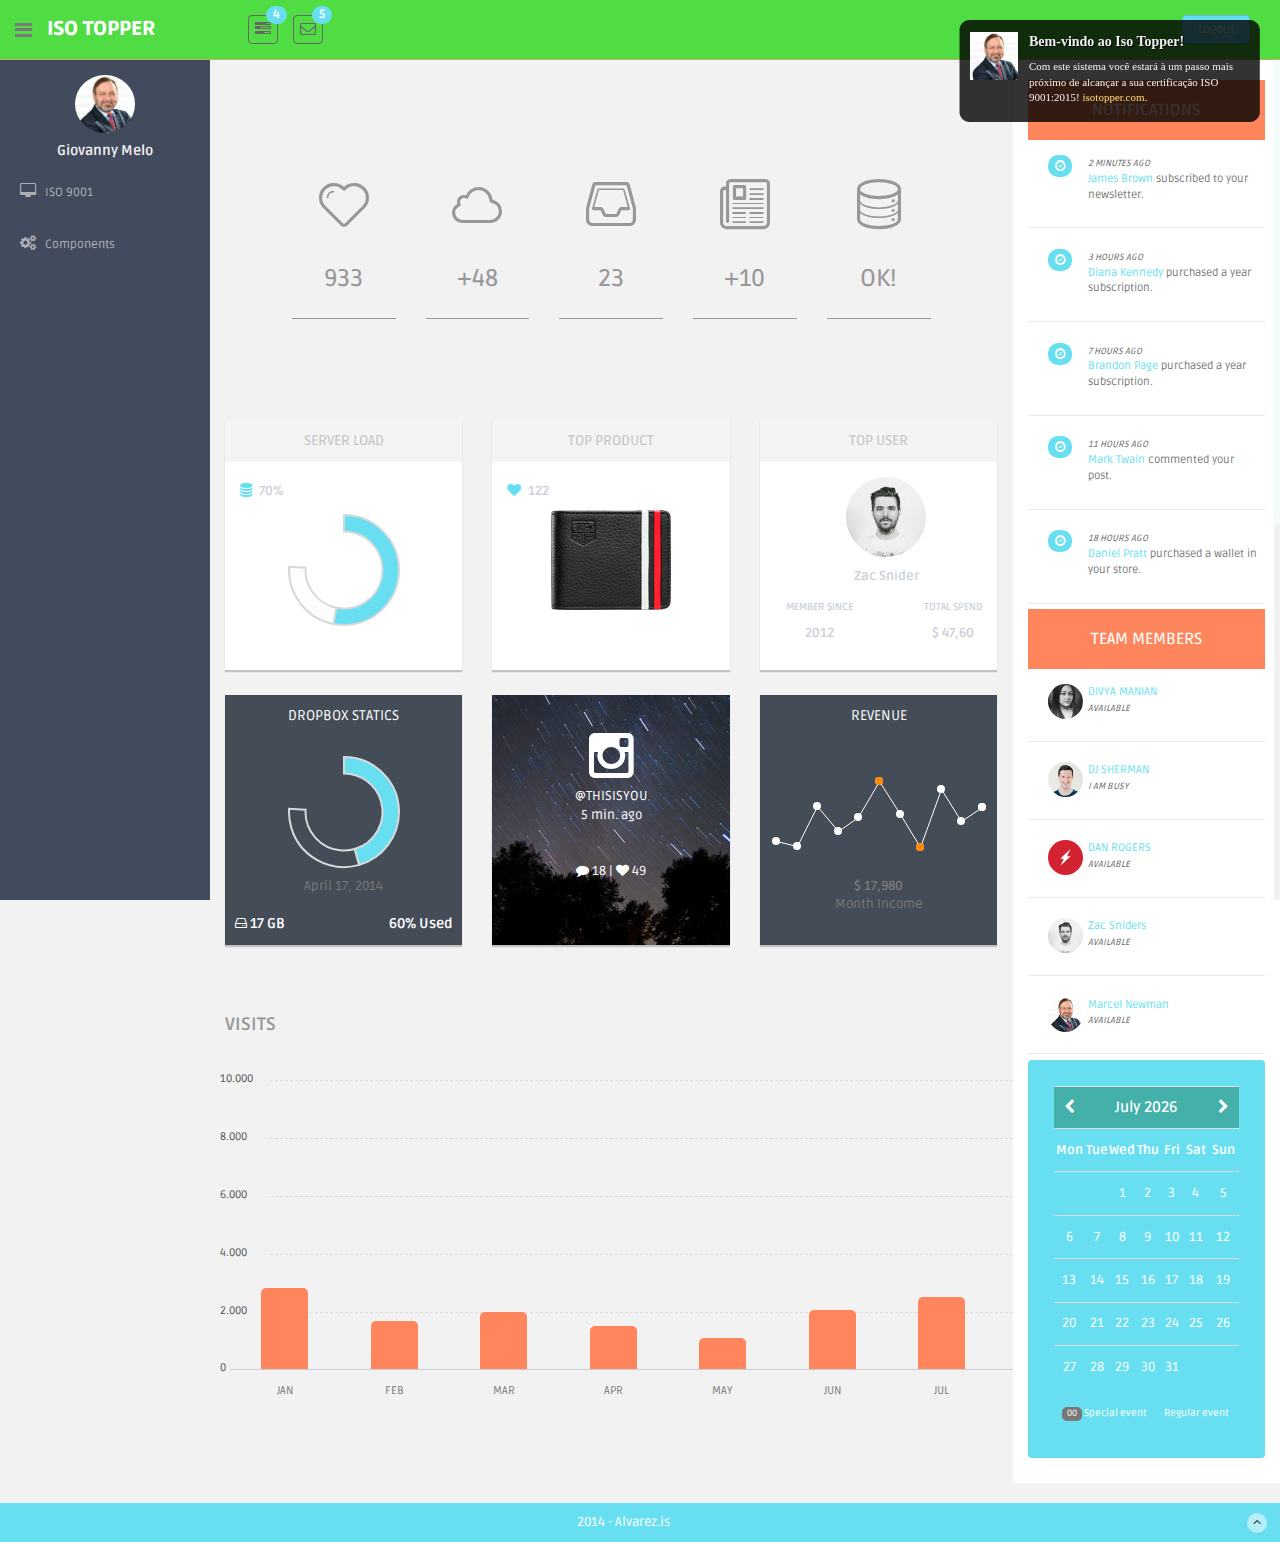
==== dashboard_isotopper/index.html @ 511cdfd1 "1.0" ====
<!DOCTYPE html>
<html lang="en">
  <head>
    <meta charset="utf-8">
    <meta name="viewport" content="width=device-width, initial-scale=1.0">
    <meta name="description" content="">
    <meta name="author" content="Dashboard">
    <meta name="keyword" content="Dashboard, Bootstrap, Admin, Template, Theme, Responsive, Fluid, Retina">

    <title>ISO TOPPER - Sistema de Certificação Automático</title>

    <!-- Bootstrap core CSS -->
    <link href="assets/css/bootstrap.css" rel="stylesheet">
    <!--external css-->
    <link href="assets/font-awesome/css/font-awesome.css" rel="stylesheet" />
    <link rel="stylesheet" type="text/css" href="assets/css/zabuto_calendar.css">
    <link rel="stylesheet" type="text/css" href="assets/js/gritter/css/jquery.gritter.css" />
    <link rel="stylesheet" type="text/css" href="assets/lineicons/style.css">    
    
    <!-- Custom styles for this template -->
    <link href="assets/css/style.css" rel="stylesheet">
    <link href="assets/css/style-responsive.css" rel="stylesheet">

    <script src="assets/js/chart-master/Chart.js"></script>
    
    <!-- HTML5 shim and Respond.js IE8 support of HTML5 elements and media queries -->
    <!--[if lt IE 9]>
      <script src="https://oss.maxcdn.com/libs/html5shiv/3.7.0/html5shiv.js"></script>
      <script src="https://oss.maxcdn.com/libs/respond.js/1.4.2/respond.min.js"></script>
    <![endif]-->
  </head>

  <body>

  <section id="container" >
      <!-- **********************************************************************************************************************************************************
      TOP BAR CONTENT & NOTIFICATIONS
      *********************************************************************************************************************************************************** -->
      <!--header start-->
      <header class="header black-bg">
              <div class="sidebar-toggle-box">
                  <div class="fa fa-bars tooltips" data-placement="right" data-original-title="Toggle Navigation"></div>
              </div>
            <!--logo start-->
            <a href="index.html" class="logo"><b>Iso Topper</b></a>
            <!--logo end-->
            <div class="nav notify-row" id="top_menu">
                <!--  notification start -->
                <ul class="nav top-menu">
                    <!-- settings start -->
                    <li class="dropdown">
                        <a data-toggle="dropdown" class="dropdown-toggle" href="index.html#">
                            <i class="fa fa-tasks"></i>
                            <span class="badge bg-theme">4</span>
                        </a>
                        <ul class="dropdown-menu extended tasks-bar">
                            <div class="notify-arrow notify-arrow-green"></div>
                            <li>
                                <p class="green">You have 4 pending tasks</p>
                            </li>
                            <li>
                                <a href="index.html#">
                                    <div class="task-info">
                                        <div class="desc">DashGum Admin Panel</div>
                                        <div class="percent">40%</div>
                                    </div>
                                    <div class="progress progress-striped">
                                        <div class="progress-bar progress-bar-success" role="progressbar" aria-valuenow="40" aria-valuemin="0" aria-valuemax="100" style="width: 40%">
                                            <span class="sr-only">40% Complete (success)</span>
                                        </div>
                                    </div>
                                </a>
                            </li>
                            <li>
                                <a href="index.html#">
                                    <div class="task-info">
                                        <div class="desc">Database Update</div>
                                        <div class="percent">60%</div>
                                    </div>
                                    <div class="progress progress-striped">
                                        <div class="progress-bar progress-bar-warning" role="progressbar" aria-valuenow="60" aria-valuemin="0" aria-valuemax="100" style="width: 60%">
                                            <span class="sr-only">60% Complete (warning)</span>
                                        </div>
                                    </div>
                                </a>
                            </li>
                            <li>
                                <a href="index.html#">
                                    <div class="task-info">
                                        <div class="desc">Product Development</div>
                                        <div class="percent">80%</div>
                                    </div>
                                    <div class="progress progress-striped">
                                        <div class="progress-bar progress-bar-info" role="progressbar" aria-valuenow="80" aria-valuemin="0" aria-valuemax="100" style="width: 80%">
                                            <span class="sr-only">80% Complete</span>
                                        </div>
                                    </div>
                                </a>
                            </li>
                            <li>
                                <a href="index.html#">
                                    <div class="task-info">
                                        <div class="desc">Payments Sent</div>
                                        <div class="percent">70%</div>
                                    </div>
                                    <div class="progress progress-striped">
                                        <div class="progress-bar progress-bar-danger" role="progressbar" aria-valuenow="70" aria-valuemin="0" aria-valuemax="100" style="width: 70%">
                                            <span class="sr-only">70% Complete (Important)</span>
                                        </div>
                                    </div>
                                </a>
                            </li>
                            <li class="external">
                                <a href="#">See All Tasks</a>
                            </li>
                        </ul>
                    </li>
                    <!-- settings end -->
                    <!-- inbox dropdown start-->
                    <li id="header_inbox_bar" class="dropdown">
                        <a data-toggle="dropdown" class="dropdown-toggle" href="index.html#">
                            <i class="fa fa-envelope-o"></i>
                            <span class="badge bg-theme">5</span>
                        </a>
                        <ul class="dropdown-menu extended inbox">
                            <div class="notify-arrow notify-arrow-green"></div>
                            <li>
                                <p class="green">You have 5 new messages</p>
                            </li>
                            <li>
                                <a href="index.html#">
                                    <span class="photo"><img alt="avatar" src="assets/img/ui-zac.jpg"></span>
                                    <span class="subject">
                                    <span class="from">Zac Snider</span>
                                    <span class="time">Just now</span>
                                    </span>
                                    <span class="message">
                                        Hi mate, how is everything?
                                    </span>
                                </a>
                            </li>
                            <li>
                                <a href="index.html#">
                                    <span class="photo"><img alt="avatar" src="assets/img/ui-divya.jpg"></span>
                                    <span class="subject">
                                    <span class="from">Divya Manian</span>
                                    <span class="time">40 mins.</span>
                                    </span>
                                    <span class="message">
                                     Hi, I need your help with this.
                                    </span>
                                </a>
                            </li>
                            <li>
                                <a href="index.html#">
                                    <span class="photo"><img alt="avatar" src="assets/img/ui-danro.jpg"></span>
                                    <span class="subject">
                                    <span class="from">Dan Rogers</span>
                                    <span class="time">2 hrs.</span>
                                    </span>
                                    <span class="message">
                                        Love your new Dashboard.
                                    </span>
                                </a>
                            </li>
                            <li>
                                <a href="index.html#">
                                    <span class="photo"><img alt="avatar" src="assets/img/ui-sherman.jpg"></span>
                                    <span class="subject">
                                    <span class="from">Dj Sherman</span>
                                    <span class="time">4 hrs.</span>
                                    </span>
                                    <span class="message">
                                        Please, answer asap.
                                    </span>
                                </a>
                            </li>
                            <li>
                                <a href="index.html#">See all messages</a>
                            </li>
                        </ul>
                    </li>
                    <!-- inbox dropdown end -->
                </ul>
                <!--  notification end -->
            </div>
            <div class="top-menu">
            	<ul class="nav pull-right top-menu">
                    <li><a class="logout" href="login.html">Logout</a></li>
            	</ul>
            </div>
        </header>
      <!--header end-->
      
      <!-- **********************************************************************************************************************************************************
      MAIN SIDEBAR MENU
      *********************************************************************************************************************************************************** -->
      <!--sidebar start-->
      <aside>
          <div id="sidebar"  class="nav-collapse ">
              <!-- sidebar menu start-->
              <ul class="sidebar-menu" id="nav-accordion">
              
              	  <p class="centered"><a href="profile.html"><img src="assets/img/ui-sam.jpg" class="img-circle" width="60"></a></p>
              	  <h5 class="centered">Giovanny Melo</h5>
              	  	
                  <!-- <li class="mt">
                      <a class="active" href="index.html">
                          <i class="fa fa-dashboard"></i>
                          <span>Dashboard</span>
                      </a>
                  </li> -->

                  <li class="sub-menu">
                      <a href="javascript:;" >
                          <i class="fa fa-desktop"></i>
                          <span>ISO 9001</span>
                      </a>
                      <ul class="sub">
                          <li><a  href="general.html">General</a></li>
                          <li><a  href="buttons.html">Buttons</a></li>
                          <li><a  href="panels.html">Panels</a></li>
                      </ul>
                  </li>

                  <li class="sub-menu">
                      <a href="javascript:;" >
                          <i class="fa fa-cogs"></i>
                          <span>Components</span>
                      </a>
                      <ul class="sub">
                          <li><a  href="calendar.html">Calendar</a></li>
                          <li><a  href="gallery.html">Gallery</a></li>
                          <li><a  href="todo_list.html">Todo List</a></li>
                      </ul>
                  </li>
                  <!-- <li class="sub-menu">
                      <a href="javascript:;" >
                          <i class="fa fa-book"></i>
                          <span>Extra Pages</span>
                      </a>
                      <ul class="sub">
                          <li><a  href="blank.html">Blank Page</a></li>
                          <li><a  href="login.html">Login</a></li>
                          <li><a  href="lock_screen.html">Lock Screen</a></li>
                      </ul>
                  </li>
                  <li class="sub-menu">
                      <a href="javascript:;" >
                          <i class="fa fa-tasks"></i>
                          <span>Forms</span>
                      </a>
                      <ul class="sub">
                          <li><a  href="form_component.html">Form Components</a></li>
                      </ul>
                  </li>
                  <li class="sub-menu">
                      <a href="javascript:;" >
                          <i class="fa fa-th"></i>
                          <span>Data Tables</span>
                      </a>
                      <ul class="sub">
                          <li><a  href="basic_table.html">Basic Table</a></li>
                          <li><a  href="responsive_table.html">Responsive Table</a></li>
                      </ul>
                  </li>
                  <li class="sub-menu">
                      <a href="javascript:;" >
                          <i class=" fa fa-bar-chart-o"></i>
                          <span>Charts</span>
                      </a>
                      <ul class="sub">
                          <li><a  href="morris.html">Morris</a></li>
                          <li><a  href="chartjs.html">Chartjs</a></li>
                      </ul>
                  </li> -->

              </ul>
              <!-- sidebar menu end-->
          </div>
      </aside>
      <!--sidebar end-->
      
      <!-- **********************************************************************************************************************************************************
      MAIN CONTENT
      *********************************************************************************************************************************************************** -->
      <!--main content start-->
      <section id="main-content">
          <section class="wrapper">

              <div class="row">
                  <div class="col-lg-9 main-chart">
                  
                  	<div class="row mtbox">
                  		<div class="col-md-2 col-sm-2 col-md-offset-1 box0">
                  			<div class="box1">
					  			<span class="li_heart"></span>
					  			<h3>933</h3>
                  			</div>
					  			<p>933 People liked your page the last 24hs. Whoohoo!</p>
                  		</div>
                  		<div class="col-md-2 col-sm-2 box0">
                  			<div class="box1">
					  			<span class="li_cloud"></span>
					  			<h3>+48</h3>
                  			</div>
					  			<p>48 New files were added in your cloud storage.</p>
                  		</div>
                  		<div class="col-md-2 col-sm-2 box0">
                  			<div class="box1">
					  			<span class="li_stack"></span>
					  			<h3>23</h3>
                  			</div>
					  			<p>You have 23 unread messages in your inbox.</p>
                  		</div>
                  		<div class="col-md-2 col-sm-2 box0">
                  			<div class="box1">
					  			<span class="li_news"></span>
					  			<h3>+10</h3>
                  			</div>
					  			<p>More than 10 news were added in your reader.</p>
                  		</div>
                  		<div class="col-md-2 col-sm-2 box0">
                  			<div class="box1">
					  			<span class="li_data"></span>
					  			<h3>OK!</h3>
                  			</div>
					  			<p>Your server is working perfectly. Relax & enjoy.</p>
                  		</div>
                  	
                  	</div><!-- /row mt -->	
                  
                      
                      <div class="row mt">
                      <!-- SERVER STATUS PANELS -->
                      	<div class="col-md-4 col-sm-4 mb">
                      		<div class="white-panel pn donut-chart">
                      			<div class="white-header">
						  			<h5>SERVER LOAD</h5>
                      			</div>
								<div class="row">
									<div class="col-sm-6 col-xs-6 goleft">
										<p><i class="fa fa-database"></i> 70%</p>
									</div>
	                      		</div>
								<canvas id="serverstatus01" height="120" width="120"></canvas>
								<script>
									var doughnutData = [
											{
												value: 70,
												color:"#68dff0"
											},
											{
												value : 30,
												color : "#fdfdfd"
											}
										];
										var myDoughnut = new Chart(document.getElementById("serverstatus01").getContext("2d")).Doughnut(doughnutData);
								</script>
	                      	</div><! --/grey-panel -->
                      	</div><!-- /col-md-4-->
                      	

                      	<div class="col-md-4 col-sm-4 mb">
                      		<div class="white-panel pn">
                      			<div class="white-header">
						  			<h5>TOP PRODUCT</h5>
                      			</div>
								<div class="row">
									<div class="col-sm-6 col-xs-6 goleft">
										<p><i class="fa fa-heart"></i> 122</p>
									</div>
									<div class="col-sm-6 col-xs-6"></div>
	                      		</div>
	                      		<div class="centered">
										<img src="assets/img/product.png" width="120">
	                      		</div>
                      		</div>
                      	</div><!-- /col-md-4 -->
                      	
						<div class="col-md-4 mb">
							<!-- WHITE PANEL - TOP USER -->
							<div class="white-panel pn">
								<div class="white-header">
									<h5>TOP USER</h5>
								</div>
								<p><img src="assets/img/ui-zac.jpg" class="img-circle" width="80"></p>
								<p><b>Zac Snider</b></p>
								<div class="row">
									<div class="col-md-6">
										<p class="small mt">MEMBER SINCE</p>
										<p>2012</p>
									</div>
									<div class="col-md-6">
										<p class="small mt">TOTAL SPEND</p>
										<p>$ 47,60</p>
									</div>
								</div>
							</div>
						</div><!-- /col-md-4 -->
                      	

                    </div><!-- /row -->
                    
                    				
					<div class="row">
						<!-- TWITTER PANEL -->
						<div class="col-md-4 mb">
                      		<div class="darkblue-panel pn">
                      			<div class="darkblue-header">
						  			<h5>DROPBOX STATICS</h5>
                      			</div>
								<canvas id="serverstatus02" height="120" width="120"></canvas>
								<script>
									var doughnutData = [
											{
												value: 60,
												color:"#68dff0"
											},
											{
												value : 40,
												color : "#444c57"
											}
										];
										var myDoughnut = new Chart(document.getElementById("serverstatus02").getContext("2d")).Doughnut(doughnutData);
								</script>
								<p>April 17, 2014</p>
								<footer>
									<div class="pull-left">
										<h5><i class="fa fa-hdd-o"></i> 17 GB</h5>
									</div>
									<div class="pull-right">
										<h5>60% Used</h5>
									</div>
								</footer>
                      		</div><! -- /darkblue panel -->
						</div><!-- /col-md-4 -->
						
						
						<div class="col-md-4 mb">
							<!-- INSTAGRAM PANEL -->
							<div class="instagram-panel pn">
								<i class="fa fa-instagram fa-4x"></i>
								<p>@THISISYOU<br/>
									5 min. ago
								</p>
								<p><i class="fa fa-comment"></i> 18 | <i class="fa fa-heart"></i> 49</p>
							</div>
						</div><!-- /col-md-4 -->
						
						<div class="col-md-4 col-sm-4 mb">
							<!-- REVENUE PANEL -->
							<div class="darkblue-panel pn">
								<div class="darkblue-header">
									<h5>REVENUE</h5>
								</div>
								<div class="chart mt">
									<div class="sparkline" data-type="line" data-resize="true" data-height="75" data-width="90%" data-line-width="1" data-line-color="#fff" data-spot-color="#fff" data-fill-color="" data-highlight-line-color="#fff" data-spot-radius="4" data-data="[200,135,667,333,526,996,564,123,890,464,655]"></div>
								</div>
								<p class="mt"><b>$ 17,980</b><br/>Month Income</p>
							</div>
						</div><!-- /col-md-4 -->
						
					</div><!-- /row -->
					
					<div class="row mt">
                      <!--CUSTOM CHART START -->
                      <div class="border-head">
                          <h3>VISITS</h3>
                      </div>
                      <div class="custom-bar-chart">
                          <ul class="y-axis">
                              <li><span>10.000</span></li>
                              <li><span>8.000</span></li>
                              <li><span>6.000</span></li>
                              <li><span>4.000</span></li>
                              <li><span>2.000</span></li>
                              <li><span>0</span></li>
                          </ul>
                          <div class="bar">
                              <div class="title">JAN</div>
                              <div class="value tooltips" data-original-title="8.500" data-toggle="tooltip" data-placement="top">85%</div>
                          </div>
                          <div class="bar ">
                              <div class="title">FEB</div>
                              <div class="value tooltips" data-original-title="5.000" data-toggle="tooltip" data-placement="top">50%</div>
                          </div>
                          <div class="bar ">
                              <div class="title">MAR</div>
                              <div class="value tooltips" data-original-title="6.000" data-toggle="tooltip" data-placement="top">60%</div>
                          </div>
                          <div class="bar ">
                              <div class="title">APR</div>
                              <div class="value tooltips" data-original-title="4.500" data-toggle="tooltip" data-placement="top">45%</div>
                          </div>
                          <div class="bar">
                              <div class="title">MAY</div>
                              <div class="value tooltips" data-original-title="3.200" data-toggle="tooltip" data-placement="top">32%</div>
                          </div>
                          <div class="bar ">
                              <div class="title">JUN</div>
                              <div class="value tooltips" data-original-title="6.200" data-toggle="tooltip" data-placement="top">62%</div>
                          </div>
                          <div class="bar">
                              <div class="title">JUL</div>
                              <div class="value tooltips" data-original-title="7.500" data-toggle="tooltip" data-placement="top">75%</div>
                          </div>
                      </div>
                      <!--custom chart end-->
					</div><!-- /row -->	
					
                  </div><!-- /col-lg-9 END SECTION MIDDLE -->
                  
                  
      <!-- **********************************************************************************************************************************************************
      RIGHT SIDEBAR CONTENT
      *********************************************************************************************************************************************************** -->                  
                  
                  <div class="col-lg-3 ds">
                    <!--COMPLETED ACTIONS DONUTS CHART-->
						<h3>NOTIFICATIONS</h3>
                                        
                      <!-- First Action -->
                      <div class="desc">
                      	<div class="thumb">
                      		<span class="badge bg-theme"><i class="fa fa-clock-o"></i></span>
                      	</div>
                      	<div class="details">
                      		<p><muted>2 Minutes Ago</muted><br/>
                      		   <a href="#">James Brown</a> subscribed to your newsletter.<br/>
                      		</p>
                      	</div>
                      </div>
                      <!-- Second Action -->
                      <div class="desc">
                      	<div class="thumb">
                      		<span class="badge bg-theme"><i class="fa fa-clock-o"></i></span>
                      	</div>
                      	<div class="details">
                      		<p><muted>3 Hours Ago</muted><br/>
                      		   <a href="#">Diana Kennedy</a> purchased a year subscription.<br/>
                      		</p>
                      	</div>
                      </div>
                      <!-- Third Action -->
                      <div class="desc">
                      	<div class="thumb">
                      		<span class="badge bg-theme"><i class="fa fa-clock-o"></i></span>
                      	</div>
                      	<div class="details">
                      		<p><muted>7 Hours Ago</muted><br/>
                      		   <a href="#">Brandon Page</a> purchased a year subscription.<br/>
                      		</p>
                      	</div>
                      </div>
                      <!-- Fourth Action -->
                      <div class="desc">
                      	<div class="thumb">
                      		<span class="badge bg-theme"><i class="fa fa-clock-o"></i></span>
                      	</div>
                      	<div class="details">
                      		<p><muted>11 Hours Ago</muted><br/>
                      		   <a href="#">Mark Twain</a> commented your post.<br/>
                      		</p>
                      	</div>
                      </div>
                      <!-- Fifth Action -->
                      <div class="desc">
                      	<div class="thumb">
                      		<span class="badge bg-theme"><i class="fa fa-clock-o"></i></span>
                      	</div>
                      	<div class="details">
                      		<p><muted>18 Hours Ago</muted><br/>
                      		   <a href="#">Daniel Pratt</a> purchased a wallet in your store.<br/>
                      		</p>
                      	</div>
                      </div>

                       <!-- USERS ONLINE SECTION -->
						<h3>TEAM MEMBERS</h3>
                      <!-- First Member -->
                      <div class="desc">
                      	<div class="thumb">
                      		<img class="img-circle" src="assets/img/ui-divya.jpg" width="35px" height="35px" align="">
                      	</div>
                      	<div class="details">
                      		<p><a href="#">DIVYA MANIAN</a><br/>
                      		   <muted>Available</muted>
                      		</p>
                      	</div>
                      </div>
                      <!-- Second Member -->
                      <div class="desc">
                      	<div class="thumb">
                      		<img class="img-circle" src="assets/img/ui-sherman.jpg" width="35px" height="35px" align="">
                      	</div>
                      	<div class="details">
                      		<p><a href="#">DJ SHERMAN</a><br/>
                      		   <muted>I am Busy</muted>
                      		</p>
                      	</div>
                      </div>
                      <!-- Third Member -->
                      <div class="desc">
                      	<div class="thumb">
                      		<img class="img-circle" src="assets/img/ui-danro.jpg" width="35px" height="35px" align="">
                      	</div>
                      	<div class="details">
                      		<p><a href="#">DAN ROGERS</a><br/>
                      		   <muted>Available</muted>
                      		</p>
                      	</div>
                      </div>
                      <!-- Fourth Member -->
                      <div class="desc">
                      	<div class="thumb">
                      		<img class="img-circle" src="assets/img/ui-zac.jpg" width="35px" height="35px" align="">
                      	</div>
                      	<div class="details">
                      		<p><a href="#">Zac Sniders</a><br/>
                      		   <muted>Available</muted>
                      		</p>
                      	</div>
                      </div>
                      <!-- Fifth Member -->
                      <div class="desc">
                      	<div class="thumb">
                      		<img class="img-circle" src="assets/img/ui-sam.jpg" width="35px" height="35px" align="">
                      	</div>
                      	<div class="details">
                      		<p><a href="#">Marcel Newman</a><br/>
                      		   <muted>Available</muted>
                      		</p>
                      	</div>
                      </div>

                        <!-- CALENDAR-->
                        <div id="calendar" class="mb">
                            <div class="panel green-panel no-margin">
                                <div class="panel-body">
                                    <div id="date-popover" class="popover top" style="cursor: pointer; disadding: block; margin-left: 33%; margin-top: -50px; width: 175px;">
                                        <div class="arrow"></div>
                                        <h3 class="popover-title" style="disadding: none;"></h3>
                                        <div id="date-popover-content" class="popover-content"></div>
                                    </div>
                                    <div id="my-calendar"></div>
                                </div>
                            </div>
                        </div><!-- / calendar -->
                      
                  </div><!-- /col-lg-3 -->
              </div><! --/row -->
          </section>
      </section>

      <!--main content end-->
      <!--footer start-->
      <footer class="site-footer">
          <div class="text-center">
              2014 - Alvarez.is
              <a href="index.html#" class="go-top">
                  <i class="fa fa-angle-up"></i>
              </a>
          </div>
      </footer>
      <!--footer end-->
  </section>

    <!-- js placed at the end of the document so the pages load faster -->
    <script src="assets/js/jquery.js"></script>
    <script src="assets/js/jquery-1.8.3.min.js"></script>
    <script src="assets/js/bootstrap.min.js"></script>
    <script class="include" type="text/javascript" src="assets/js/jquery.dcjqaccordion.2.7.js"></script>
    <script src="assets/js/jquery.scrollTo.min.js"></script>
    <script src="assets/js/jquery.nicescroll.js" type="text/javascript"></script>
    <script src="assets/js/jquery.sparkline.js"></script>


    <!--common script for all pages-->
    <script src="assets/js/common-scripts.js"></script>
    
    <script type="text/javascript" src="assets/js/gritter/js/jquery.gritter.js"></script>
    <script type="text/javascript" src="assets/js/gritter-conf.js"></script>

    <!--script for this page-->
    <script src="assets/js/sparkline-chart.js"></script>    
	<script src="assets/js/zabuto_calendar.js"></script>	
	
	<script type="text/javascript">
        $(document).ready(function () {
        var unique_id = $.gritter.add({
            // (string | mandatory) the heading of the notification
            title: 'Bem-vindo ao Iso Topper!',
            // (string | mandatory) the text inside the notification
            text: 'Com este sistema você estará à um passo mais próximo de alcançar a sua certificação ISO 9001:2015! <a href="http://blacktie.co" target="_blank" style="color:#ffd777">isotopper.com</a>.',
            // (string | optional) the image to display on the left
            image: 'assets/img/ui-sam.jpg',
            // (bool | optional) if you want it to fade out on its own or just sit there
            sticky: true,
            // (int | optional) the time you want it to be alive for before fading out
            time: '',
            // (string | optional) the class name you want to apply to that specific message
            class_name: 'my-sticky-class'
        });

        return false;
        });
	</script>
	
	<script type="application/javascript">
        $(document).ready(function () {
            $("#date-popover").popover({html: true, trigger: "manual"});
            $("#date-popover").hide();
            $("#date-popover").click(function (e) {
                $(this).hide();
            });
        
            $("#my-calendar").zabuto_calendar({
                action: function () {
                    return myDateFunction(this.id, false);
                },
                action_nav: function () {
                    return myNavFunction(this.id);
                },
                ajax: {
                    url: "show_data.php?action=1",
                    modal: true
                },
                legend: [
                    {type: "text", label: "Special event", badge: "00"},
                    {type: "block", label: "Regular event", }
                ]
            });
        });
        
        
        function myNavFunction(id) {
            $("#date-popover").hide();
            var nav = $("#" + id).data("navigation");
            var to = $("#" + id).data("to");
            console.log('nav ' + nav + ' to: ' + to.month + '/' + to.year);
        }
    </script>
  

  </body>
</html>
---- dashboard_isotopper/assets/css/zabuto_calendar.css ----
/**
 * Zabuto Calendar
 */

div.zabuto_calendar {
    margin: 0;
    padding: 10px;
}

.calendar-month-header 		{font-size:116%!important;}
.calendar-month-header th 	{font-weight:600!important;}

div.zabuto_calendar .table {
    width: 100%;
    margin: 0;
    padding: 0px;
}

div.zabuto_calendar .table th,
div.zabuto_calendar .table td {
    padding: 11.9px 0px;
    text-align: center;
}

div.zabuto_calendar .table tr th,
div.zabuto_calendar .table tr td {
    background-color:;
}

div.zabuto_calendar .table tr.calendar-month-header th {
    background-color:;
}

div.zabuto_calendar .table tr.calendar-month-header th span {
    cursor: pointer;
    display: inline-block;
    padding-bottom:0px;
	
}

div.zabuto_calendar .table tr.calendar-dow-header th {
    background-color:;
}

div.zabuto_calendar .table tr:last-child {
    border-bottom: 0px solid #dddddd;
}

div.zabuto_calendar .table tr.calendar-month-header th {
    padding:10px;
	
	}

div.zabuto_calendar .table-bordered tr.calendar-month-header th {
    border-left: 0;
    border-right: 0;
}

div.zabuto_calendar .table-bordered tr.calendar-month-header th:first-child {
    border-left: 0px solid #dddddd;
}

div.zabuto_calendar div.calendar-month-navigation {
    cursor: pointer;
    margin: 0;
    padding: 0;
    padding-top:0px;
}

div.zabuto_calendar tr.calendar-dow-header th,
div.zabuto_calendar tr.calendar-dow td {
    width: 14%;
}

div.zabuto_calendar .table tr td div.day {
    margin: 0px;
    padding-top: 0px;
    padding-bottom: 0px;
}

/* actions and events */
div.zabuto_calendar .table tr td.event div.day,
div.zabuto_calendar ul.legend li.event {
    background-color:;
}

div.zabuto_calendar .table tr td.dow-clickable,
div.zabuto_calendar .table tr td.event-clickable {
    cursor: pointer;
}

/* badge */
div.zabuto_calendar .badge-today,
div.zabuto_calendar div.legend span.badge-today {
    background-color:;
    color: #ffffff;
    text-shadow: none;
}

div.zabuto_calendar .badge-event,
div.zabuto_calendar div.legend span.badge-event {
    background-color:;
    color: #ffffff;
    text-shadow: none;
}

div.zabuto_calendar .badge-event {
    font-size: 0.95em;
    padding-left: 8px;
    padding-right: 8px;
    padding-bottom: 4px;
}

/* legend */
div.zabuto_calendar div.legend {
    margin-top: 15px;
    text-align: right;
	padding-right:10px;
	padding-bottom:10px;
}

div.zabuto_calendar div.legend span {
    font-size: 10px;
    font-weight: normal;
}

div.zabuto_calendar div.legend span.legend-text:after,
div.zabuto_calendar div.legend span.legend-block:after,
div.zabuto_calendar div.legend span.legend-list:after,
div.zabuto_calendar div.legend span.legend-spacer:after {
    content: ' ';
}

div.zabuto_calendar div.legend span.legend-spacer {
    padding-left: 25px;
}

div.zabuto_calendar ul.legend > span {
    padding-left: 2px;
}

div.zabuto_calendar ul.legend {
    display: inline-block;
    list-style: none outside none;
    margin: 0;
    padding: 0;
}

div.zabuto_calendar ul.legend li {
    display: inline-block;
    height: 8px;
    width: 8px;
    margin-left: 5px;
}

div.zabuto_calendar ul.legend
div.zabuto_calendar ul.legend li:first-child {
    margin-left: 7px;
}

div.zabuto_calendar ul.legend li:last-child {
    margin-right: 5px;
}

div.zabuto_calendar div.legend span.badge {
    font-size: 0.9em;
    border-radius: 5px 5px 5px 5px;
    padding-left: 5px;
    padding-right: 5px;
    padding-top: 2px;
    padding-bottom: 3px;
}

/* responsive */
@media (max-width: 979px) {
    div.zabuto_calendar .table th,
    div.zabuto_calendar .table td {
        padding: 2px 1px;
    }
}
---- dashboard_isotopper/assets/lineicons/style.css ----
@font-face {
	font-family: 'linecons';
	src:url('fonts/linecons.eot');
}
@font-face {
	font-family: 'linecons';
	src: url([data-uri]) format('svg'),
		 url([data-uri]) format('truetype');
	font-weight: normal;
	font-style: normal;
}

/* Use the following CSS code if you want to use data attributes for inserting your icons */
[data-icon]:before {
	font-family: 'linecons';
	content: attr(data-icon);
	speak: none;
	font-weight: normal;
	line-height: 1;
	-webkit-font-smoothing: antialiased;
}

/* Use the following CSS code if you want to have a class per icon */
[class^="li_"]:before, [class*=" li_"]:before {
	font-family: 'linecons';
	font-style: normal;
	speak: none;
	font-weight: normal;
	line-height: 1;
	-webkit-font-smoothing: antialiased;
}
.li_heart:before {
	content: "\e000";
}
.li_cloud:before {
	content: "\e001";
}
.li_star:before {
	content: "\e002";
}
.li_tv:before {
	content: "\e003";
}
.li_sound:before {
	content: "\e004";
}
.li_video:before {
	content: "\e005";
}
.li_trash:before {
	content: "\e006";
}
.li_user:before {
	content: "\e007";
}
.li_key:before {
	content: "\e008";
}
.li_search:before {
	content: "\e009";
}
.li_settings:before {
	content: "\e00a";
}
.li_camera:before {
	content: "\e00b";
}
.li_tag:before {
	content: "\e00c";
}
.li_lock:before {
	content: "\e00d";
}
.li_bulb:before {
	content: "\e00e";
}
.li_pen:before {
	content: "\e00f";
}
.li_diamond:before {
	content: "\e010";
}
.li_display:before {
	content: "\e011";
}
.li_location:before {
	content: "\e012";
}
.li_eye:before {
	content: "\e013";
}
.li_bubble:before {
	content: "\e014";
}
.li_stack:before {
	content: "\e015";
}
.li_cup:before {
	content: "\e016";
}
.li_phone:before {
	content: "\e017";
}
.li_news:before {
	content: "\e018";
}
.li_mail:before {
	content: "\e019";
}
.li_like:before {
	content: "\e01a";
}
.li_photo:before {
	content: "\e01b";
}
.li_note:before {
	content: "\e01c";
}
.li_clock:before {
	content: "\e01d";
}
.li_paperplane:before {
	content: "\e01e";
}
.li_params:before {
	content: "\e01f";
}
.li_banknote:before {
	content: "\e020";
}
.li_data:before {
	content: "\e021";
}
.li_music:before {
	content: "\e022";
}
.li_megaphone:before {
	content: "\e023";
}
.li_study:before {
	content: "\e024";
}
.li_lab:before {
	content: "\e025";
}
.li_food:before {
	content: "\e026";
}
.li_t-shirt:before {
	content: "\e027";
}
.li_fire:before {
	content: "\e028";
}
.li_clip:before {
	content: "\e029";
}
.li_shop:before {
	content: "\e02a";
}
.li_calendar:before {
	content: "\e02b";
}
.li_vallet:before {
	content: "\e02c";
}
.li_vynil:before {
	content: "\e02d";
}
.li_truck:before {
	content: "\e02e";
}
.li_world:before {
	content: "\e02f";
}
---- dashboard_isotopper/assets/css/style.css ----
/*
Template Name: DASHGUM FREE - Bootstrap 3.2 Admin Theme
Template Version: 1.0
Author: Carlos Alvarez
Website: http://blacktie.co
Premium: http://www.gridgum.com
*/

/* Import fonts */
@import url(http://fonts.googleapis.com/css?family=Ruda:400,700,900);

/* BASIC THEME CONFIGURATION */
body {
    color: #797979;
	background: #f2f2f2;
    font-family: 'Ruda', sans-serif;
    padding: 0px !important;
    margin: 0px !important;
    font-size:13px;
}

ul li {
    list-style: none;
}

a, a:hover, a:focus {
    text-decoration: none;
    outline: none;
}
::selection {

    background: #68dff0;
    color: #fff;
}
::-moz-selection {
    background: #68dff0;
    color: #fff;
}

#container {
    width: 100%;
    height: 100%;
}

/* Bootstrap Modifications */
.modal-header {
	background: #68dff0;
}

.modal-title {
	color: white;
}

.btn-round {
	border-radius: 20px;
	-webkit-border-radius: 20px;
}

.accordion-heading .accordion-toggle {
	display: block;
	cursor: pointer;
	border-top: 1px solid #F5F5F5;
	padding: 5px 0px;
	line-height: 28.75px;
	text-transform: uppercase;
	color: #1a1a1a;
	background-color: #ffffff;
	outline: none !important;
	text-decoration: none;
}	



/*Theme Backgrounds*/

.bg-theme {
	background-color: #68dff0;
}

.bg-theme02 {
	background-color: #ac92ec;
}

.bg-theme03 {
  background-color: #48cfad;
}

.bg-theme04 {
  background-color: #ed5565;
}
/*Theme Buttons*/

.btn-theme {
  color: #fff;
  background-color: #68dff0;
  border-color: #48bcb4;
}
.btn-theme:hover,
.btn-theme:focus,
.btn-theme:active,
.btn-theme.active,
.open .dropdown-toggle.btn-theme {
  color: #fff;
  background-color: #48bcb4;
  border-color: #48bcb4;
}

.btn-theme02 {
  color: #fff;
  background-color: #ac92ec;
  border-color: #967adc;
}
.btn-theme02:hover,
.btn-theme02:focus,
.btn-theme02:active,
.btn-theme02.active,
.open .dropdown-toggle.btn-theme02 {
  color: #fff;
  background-color: #967adc;
  border-color: #967adc;
}

.btn-theme03 {
  color: #fff;
  background-color: #48cfad;
  border-color: #37bc9b;
}
.btn-theme03:hover,
.btn-theme03:focus,
.btn-theme03:active,
.btn-theme03.active,
.open .dropdown-toggle.btn-theme03 {
  color: #fff;
  background-color: #37bc9b;
  border-color: #37bc9b;
}

.btn-theme04 {
  color: #fff;
  background-color: #ed5565;
  border-color: #da4453;
}
.btn-theme04:hover,
.btn-theme04:focus,
.btn-theme04:active,
.btn-theme04.active,
.open .dropdown-toggle.btn-theme04 {
  color: #fff;
  background-color: #da4453;
  border-color: #da4453;
}

.btn-clear-g {
	color: #48bcb4;
	background: transparent;
	border-color: #48bcb4;
}

.btn-clear-g:hover {
	color: white;
}

hr {
  margin-top: 20px;
  margin-bottom: 20px;
  border: 0;
  border-top: 1px solid #797979;
}



/*Helpers*/

.centered {
	text-align: center;
}

.goleft {
	text-align: left;
}

.goright {
	text-align: right;
}

.mt {
	margin-top: 25px;
}

.mb {
	margin-bottom: 25px;
}

.ml {
	margin-left: 5px;
	}

.no-padding {
	padding: 0 !important;
}

.no-margin {
	margin: 0 !important;
}

/*Exclusive Theme Colors Configuration*/

.label-theme {
	background-color: #68dff0;
}

.bg-theme {
	background-color: #68dff0;
}

ul.top-menu > li > .logout {
	color: #f2f2f2;
	font-size: 12px;
	border-radius: 4px;
	-webkit-border-radius: 4px;
	border: 1px solid #64c3c2 !important;
	padding: 5px 15px;
	margin-right: 15px;
	background: #68dff0;
	margin-top: 15px;
}


/*sidebar navigation*/

#sidebar {
    width: 210px;
    height: 100%;
    position: fixed;
    background: #424a5d;
}

#sidebar h5 {
	color: #f2f2f2;
	font-weight: 700;
}

#sidebar ul li {
    position: relative;
}

#sidebar .sub-menu > .sub li  {
    padding-left: 32px;
}

#sidebar .sub-menu > .sub li:last-child {
    padding-bottom: 10px;
}

/*LEFT NAVIGATION ICON*/
.dcjq-icon {
    height:17px;
    width:17px;
    display:inline-block;
    background: url("../img/nav-expand.png") no-repeat top;
    border-radius:3px;
    -moz-border-radius:3px;
    -webkit-border-radius:3px;
    position:absolute;
    right:10px;
    top:15px;
}
.active .dcjq-icon {
    background: url("../img/nav-expand.png") no-repeat bottom;
    border-radius:3px;
    -moz-border-radius:3px;
    -webkit-border-radius:3px;
}
/*---*/

.nav-collapse.collapse {
    display: inline;
}

ul.sidebar-menu , ul.sidebar-menu li ul.sub{
    margin: -2px 0 0;
    padding: 0;
}

ul.sidebar-menu {
    margin-top: 75px;
}

#sidebar > ul > li > ul.sub {
    display: none;
}

#sidebar > ul > li.active > ul.sub, #sidebar > ul > li > ul.sub > li > a {
    display: block;
}

ul.sidebar-menu li ul.sub li{
    background: #424a5d;
    margin-bottom: 0;
    margin-left: 0;
    margin-right: 0;
}

ul.sidebar-menu li ul.sub li:last-child{
    border-radius: 0 0 4px 4px;
    -webkit-border-radius: 0 0 4px 4px;
}

ul.sidebar-menu li ul.sub li a {
    font-size: 12px;
    padding: 6px 0;
    line-height: 35px;
    height: 35px;
    -webkit-transition: all 0.3s ease;
    -moz-transition: all 0.3s ease;
    -o-transition: all 0.3s ease;
    -ms-transition: all 0.3s ease;
    transition: all 0.3s ease;
    color: #aeb2b7;
}

ul.sidebar-menu li ul.sub li a:hover {
	color: white;
	background: transparent;
}

ul.sidebar-menu li ul.sub li.active a {
    color: #68dff0;
    -webkit-transition: all 0.3s ease;
    -moz-transition: all 0.3s ease;
    -o-transition: all 0.3s ease;
    -ms-transition: all 0.3s ease;
    transition: all 0.3s ease;
    display: block;
}

ul.sidebar-menu li{
    /*line-height: 20px !important;*/
    margin-bottom: 5px;
    margin-left:10px;
    margin-right:10px;
}

ul.sidebar-menu li.sub-menu{
    line-height: 15px;
}

ul.sidebar-menu li a span{
    display: inline-block;
}

ul.sidebar-menu li a{
    color: #aeb2b7;
    text-decoration: none;
    display: block;
    padding: 15px 0 15px 10px;
    font-size: 12px;
    outline: none;
    -webkit-transition: all 0.3s ease;
    -moz-transition: all 0.3s ease;
    -o-transition: all 0.3s ease;
    -ms-transition: all 0.3s ease;
    transition: all 0.3s ease;
}

ul.sidebar-menu li a.active, ul.sidebar-menu li a:hover, ul.sidebar-menu li a:focus {
    background: #68dff0;
    color: #fff;
    display: block;

    -webkit-transition: all 0.3s ease;
    -moz-transition: all 0.3s ease;
    -o-transition: all 0.3s ease;
    -ms-transition: all 0.3s ease;
    transition: all 0.3s ease;
}


ul.sidebar-menu li a i {
    font-size: 15px;
    padding-right: 6px;
}

ul.sidebar-menu li a:hover i, ul.sidebar-menu li a:focus i {
    color: #fff;
}

ul.sidebar-menu li a.active i {
    color: #fff;
}


.mail-info, .mail-info:hover {
    margin: -3px 6px 0 0;
    font-size: 11px;
}

/* MAIN CONTENT CONFIGURATION */
#main-content {
    margin-left: 210px;
}

.header, .footer {
    min-height: 60px;
    padding: 0 15px;
}

.header {
    position: fixed;
    left: 0;
    right: 0;
    z-index: 1002;
}

.black-bg {
    background: #50dd44;
    border-bottom: 1px solid #c9aa5f;
}

.wrapper {
    display: inline-block;
    margin-top: 60px;
    padding-left: 15px;
    padding-right: 15px;
    padding-bottom: 15px;
    padding-top: 0px;
    width: 100%;
}

a.logo {
    font-size: 20px;
    color: #ffffff;
    float: left;
    margin-top: 15px;
    text-transform: uppercase;
}

a.logo b {
    font-weight: 900;
}

a.logo:hover, a.logo:focus {
    text-decoration: none;
    outline: none;
}

a.logo span {
    color: #68dff0;
}


/*notification*/
#top_menu .nav > li, ul.top-menu > li {
    float: left;
}

.notify-row {
    float: left;
    margin-top: 15px;
    margin-left: 92px;
}

.notify-row .notification span.label {
    display: inline-block;
    height: 18px;
    width: 20px;
    padding: 5px;
}

ul.top-menu > li > a {
    color: #666666;
    font-size: 16px;
    border-radius: 4px;
    -webkit-border-radius: 4px;
    border:1px solid #666666 !important;
    padding: 2px 6px;
    margin-right: 15px;
}

ul.top-menu > li > a:hover, ul.top-menu > li > a:focus {
    border:1px solid #b6b6b6 !important;
    background-color: transparent !important;
    border-color: #b6b6b6 !important;
    text-decoration: none;
    border-radius: 4px;
    -webkit-border-radius: 4px;
    color: #b6b6b6 !important;
}

.notify-row .badge {
    position: absolute;
    right: -10px;
    top: -10px;
    z-index: 100;
}

.dropdown-menu.extended {
    max-width: 300px !important;
    min-width: 160px !important;
    top: 42px;
    width: 235px !important;
    padding: 0;
    box-shadow: 0 2px 5px rgba(0, 0, 0, 0.176) !important;
    border: none !important;
    border-radius: 4px;
    -webkit-border-radius: 4px;
}

@media screen and (-webkit-min-device-pixel-ratio:0) {
    /* Safari and Chrome */
    .dropdown-menu.extended  {
        box-shadow: 0 2px 8px rgba(0, 0, 0, 0.176) !important;
    };
    }

.dropdown-menu.extended li p {
    background-color: #F1F2F7;
    color: #666666;
    margin: 0;
    padding: 10px;
    border-radius: 4px 4px 0px 0px;
    -webkit-border-radius: 4px 4px 0px 0px;
}

.dropdown-menu.extended li p.green {
    background-color: #68dff0;
    color: #fff;
}

.dropdown-menu.extended li p.yellow {
    background-color: #fcb322;
    color: #fff;
}

.dropdown-menu.extended li a {
    border-bottom: 1px solid #EBEBEB !important;
    font-size: 12px;
    list-style: none;
}

.dropdown-menu.extended li a {
    padding: 15px 10px !important;
    width: 100%;
    display: inline-block;
}

.dropdown-menu.extended li a:hover {
    background-color: #F7F8F9 !important;
    color: #2E2E2E;
}

.dropdown-menu.tasks-bar .task-info .desc {
    font-size: 13px;
    font-weight: normal;
}

.dropdown-menu.tasks-bar .task-info .percent {
    display: inline-block;
    float: right;
    font-size: 13px;
    font-weight: 600;
    padding-left: 10px;
    margin-top: -4px;
}

.dropdown-menu.extended .progress {
    margin-bottom: 0 !important;
    height: 10px;
}

.dropdown-menu.inbox li a .photo img {
    border-radius: 2px 2px 2px 2px;
    float: left;
    height: 40px;
    margin-right: 4px;
    width: 40px;
}

.dropdown-menu.inbox li a .subject {
    display: block;
}

.dropdown-menu.inbox li a .subject .from {
    font-size: 12px;
    font-weight: 600;
}

.dropdown-menu.inbox li a .subject .time {
    font-size: 11px;
    font-style: italic;
    font-weight: bold;
    position: absolute;
    right: 5px;
}

.dropdown-menu.inbox li a .message {
    display: block !important;
    font-size: 11px;
}

.top-nav  {
    margin-top: 7px;
}

.top-nav ul.top-menu > li .dropdown-menu.logout {
    width: 268px !important;

}

.top-nav li.dropdown .dropdown-menu {
    float: right;
    right: 0;
    left: auto;
}

.dropdown-menu.extended.logout > li {
    float: left;
    text-align: center;
    width: 33.3%;
}

.dropdown-menu.extended.logout > li:last-child {
    float: left;
    text-align: center;
    width: 100%;
    background: #a9d96c;
    border-radius: 0 0 3px 3px;
}

.dropdown-menu.extended.logout > li:last-child > a, .dropdown-menu.extended.logout > li:last-child > a:hover {
    color: #fff;
    border-bottom: none !important;
    text-transform: uppercase;
}

.dropdown-menu.extended.logout > li:last-child > a:hover > i{
    color: #fff;
}

.dropdown-menu.extended.logout > li > a {
    color: #a4abbb;
    border-bottom: none !important;
}

.full-width .dropdown-menu.extended.logout > li > a:hover {
    background: none !important;
    color: #50c8ea !important;
}

.dropdown-menu.extended.logout > li > a:hover {
    background: none !important;
}

.dropdown-menu.extended.logout > li > a:hover i {
    color: #50c8ea;
}

.dropdown-menu.extended.logout > li > a i {
    font-size: 17px;
}

.dropdown-menu.extended.logout > li > a > i {
    display: block;
}

.top-nav ul.top-menu > li > a {
    border: 1px solid #eeeeee;
    border-radius: 4px;
    -webkit-border-radius: 4px;
    padding: 6px;
    background: none;
    margin-right: 0;
}
.top-nav ul.top-menu > li {
    margin-left: 10px;
}

.top-nav ul.top-menu > li > a:hover, .top-nav ul.top-menu > li > a:focus {
    border:1px solid #F1F2F7;
    background: #F1F2F7;

}

.top-nav .dropdown-menu.extended.logout {
    top: 50px;
}

.top-nav .nav .caret {
    border-bottom-color: #A4AABA;
    border-top-color: #A4AABA;
}
.top-nav ul.top-menu > li > a:hover .caret {
    border-bottom-color: #000;
    border-top-color: #000;
}

.log-arrow-up {
    background: url("../img/arrow-up.png") no-repeat;
    width: 20px;
    height: 11px;
    position: absolute;
    right: 20px;
    top: -10px;
}

/*----*/

.notify-arrow {
    border-style: solid;
    border-width: 0 9px 9px;
    height: 0;
    margin-top: 0;
    opacity: 0;
    position: absolute;
    left: 7px;
    top: -18px;
    transition: all 0.25s ease 0s;
    width: 0;
    z-index: 10;
    margin-top: 10px;
    opacity: 1;
}

.notify-arrow-yellow {
    border-color: transparent transparent #FCB322;
    border-bottom-color: #FCB322 !important;
    border-top-color: #FCB322 !important;
}
.notify-arrow-green {
    border-color: transparent transparent #68dff0;
    border-bottom-color: #68dff0 !important;
    border-top-color: #68dff0 !important;
}



/*--sidebar toggle---*/

.sidebar-toggle-box {
    float: left;
    padding-right: 15px;
    margin-top: 20px;
}

.sidebar-toggle-box .fa-bars {
    cursor: pointer;
    display: inline-block;
    font-size: 20px;
}


.sidebar-closed > #sidebar > ul {
    display: none;
}

.sidebar-closed #main-content {
    margin-left: 0px;
}

.sidebar-closed #sidebar {
    margin-left: -180px;
}


/* Dash Side */

.ds {
	background: #ffffff;
	padding-top: 20px;
}

.ds h4 {
	font-size: 14px;
	font-weight: 700;
}

.ds h3 {
	color: #ffffff;
	font-size: 16px;
	padding: 0 10px;
	line-height: 60px;
	height: 60px;
	margin: 0;
	background: #ff865c;
	text-align: center;
}

.ds i {
	font-size: 12px;
	line-height: 16px;
}

.ds .desc {
	border-bottom: 1px solid #eaeaea;
	display: inline-block;
	padding: 15px 0;
	width: 100%;
}

.ds .desc:hover {
	background: #f2f2f2;
}

.ds .thumb {
	width: 30px;
	margin: 0 10px 0 20px;
	display: block;
	float: left;
}

.ds .details {
	width: 170px;
	float: left;
}

.ds > .desc p {
	font-size: 11px;
}

.ds p > muted {
	font-size: 9px;
	text-transform: uppercase;
	font-style: italic;
	color: #666666
}

.ds a {
	color: #68dff0;
}

/* LINE ICONS CONFIGURATION */

.mtbox {
	margin-top: 80px;
	margin-bottom: 40px;
}

.box1 {
	padding: 15px;
	text-align: center;
	color: #989898;
	border-bottom: 1px solid #989898;
}

.box1 span {
	font-size: 50px;

}

.box1 h3 {
	text-align: center;
}

.box0:hover .box1 {
	border-bottom: 1px solid #ffffff;
}

.box0 p {
	text-align: center;
	font-size: 12px;
	color: #f2f2f2;
}

.box0:hover p {
	color: #ff865c;
}

.box0:hover {
	background: #ffffff;
	box-shadow: 0 2px 1px rgba(0, 0, 0, 0.2);
}

/* MAIN CHART CONFIGURATION */
.main-chart {
	padding-top: 20px;
}

.mleft {
}

.border-head h3 {
    margin-top: 20px;
    margin-bottom: 20px;
	margin-left: 15px;	
    padding-bottom: 5px;
    font-weight: normal;
    font-size: 18px;
    display: inline-block;
    width: 100%;
    font-weight: 700;
    color: #989898;
}

.custom-bar-chart {
    height: 290px;
    margin-top: 20px;
    margin-left: 20px;
    position: relative;
    border-bottom: 1px solid #c9cdd7;
}

.custom-bar-chart .bar {
    height: 100%;
    position: relative;
    width: 6%;
    margin: 0px 4%;
    float: left;
    text-align: center;
    z-index: 10;
}

.custom-bar-chart .bar .title {
    position: absolute;
    bottom: -30px;
    width: 100%;
    text-align: center;
    font-size: 11px;
}

.custom-bar-chart .bar .value {
    position: absolute;
    bottom: 0;
    background: #ff865c;
    color: #68dff0;
    width: 100%;
    -webkit-border-radius: 5px 5px 0 0;
    -moz-border-radius: 5px 5px 0 0;
    border-radius: 5px 5px 0 0;
    -webkit-transition: all .3s ease;
    -moz-transition: all .3s ease;
    -ms-transition: all .3s ease;
    -o-transition: all .3s ease;
    transition: all .3s ease;
}



.custom-bar-chart .bar .value:hover {
    background: #2f2f2f;
    color: #fff;
}

.y-axis {
    color: #555555;
    position: absolute;
    text-align: left;
    width: 100%;
    font-size: 11px;
}

.y-axis li {
    border-top: 1px dashed #dbdce0;
    display: block;
    height: 58px;
    width: 100%;
}

.y-axis li:last-child {
    border-top: none;
}

.y-axis li span {
    display: block;
    margin: -10px 0 0 -60px;
    padding: 0 10px;
    width: 40px;
}


/*Donut Chart Main Page Conf*/
.donut-main {
	display: block;
	text-align: center;
}

.donut-main h4 {
	font-weight: 700;
	font-size: 16px;
}

/* *************************************************************************************
PANELS CONFIGURATIONS
*************************************************************************************** */

/*Panel Size*/

.pn {
	height: 250px;
	box-shadow: 0 2px 1px rgba(0, 0, 0, 0.2);
}

.pn:hover {
	box-shadow: 2px 3px 2px rgba(0, 0, 0, 0.3);
	
}

/*Grey Panel*/

.grey-panel {
	text-align: center;
	background: #dfdfe1;
}
.grey-panel .grey-header {
	background: #ccd1d9;
	padding: 3px;
	margin-bottom: 15px;
}
.grey-panel h5 {
	font-weight: 200;
	margin-top: 10px;
}
.grey-panel p {
	margin-left: 5px;
}
/* Specific Conf for Donut Charts*/
.donut-chart p {
	margin-top: 5px;
	font-weight: 700;
	margin-left: 15px;
}
.donut-chart h2 {
	font-weight: 900;
	color: #FF6B6B;
	font-size: 38px;
}

/* Dark Blue*/

.darkblue-panel {
	text-align: center;
	background: #444c57;
}
.darkblue-panel .darkblue-header {
	background: transparent;
	padding: 3px;
	margin-bottom: 15px;
}
.darkblue-panel h1 {
	color: #f2f2f2;
}
.darkblue-panel h5 {
	font-weight: 200;
	margin-top: 10px;
	color: white;
}
.darkblue-panel footer {
	color: white;
}
.darkblue-panel footer h5 {
	margin-left:10px; 
	margin-right: 10px;
	font-weight: 700;
}

/*Green Panel*/
.green-panel {
	text-align: center;
	background: #68dff0;
}
.green-panel .green-header {
	background: #43b1a9;
	padding: 3px;
	margin-bottom: 15px;
}
.green-panel h5 {
	color: white;
	font-weight: 200;
	margin-top: 10px;
}
.green-panel h3 {
	color: white;
	font-weight: 100;
}
.green-panel p {
	color: white;
}

/*White Panel */
.white-panel {
	text-align: center;
	background: #ffffff;
	color: #ccd1d9;
}

.white-panel p {
	margin-top: 5px;
	font-weight: 700;
	margin-left: 15px;
}
.white-panel .white-header {
	background: #f4f4f4;
	padding: 3px;
	margin-bottom: 15px;
	color: #c6c6c6;
}
.white-panel .small {
	font-size: 10px;
	color: #ccd1d9;
}

.white-panel i {
	color: #68dff0;
	padding-right: 4px;
	font-size: 14px;
}

/*STOCK CARD Panel*/
.card {
  background: white;
  box-shadow: 0 2px 1px rgba(0, 0, 0, 0.2);
  margin-bottom: 1em; 
  height: 250px;
}
.stock .stock-chart {
  background: #00c5de;
}
.stock .stock-chart #chart {
    height: 10.7em;
    background: url(http://i.imgbox.com/abmuNQx2) center bottom no-repeat; 
}    
.stock .current-price {
  background: #1d2122;
  padding: 10px; 
}
.stock .current-price .info abbr {
    display: block;
    color: #f8f8f8;
    font-size: 1.5em;
    font-weight: 600;
    margin-top: 0.18em;
}
.stock .current-price .changes {
    text-align: right; 
}
.stock .changes .up {
	color: #4fd98b
}
.stock .current-price .changes .value {
      font-size: 1.8em;
      font-weight: 700; 
}
.stock .summary {
    color: #2f2f2f;
    display: block;
    background: #f2f2f2;
    padding: 10px;
	text-align: center;
}
.stock .summary strong {
	font-weight: 900;
	font-size: 14px;
}

/*Content Panel*/
.content-panel {
	background: #ffffff;
	box-shadow: 0px 3px 2px #aab2bd;
	padding-top: 15px;
	padding-bottom: 5px;
}
.content-panel h4 {
	margin-left: 10px;
}

/*WEATHER PANELS*/

/* Weather 1 */
.weather {
	background: url(../img/weather.jpg) no-repeat center top;
	text-align: center;
	background-position: center center;
}
.weather i {
	color: white;
	margin-top: 45px;
}
.weather h2 {
	color: white;
	font-weight: 900;
}
.weather h4 {
	color: white;
	font-weight: 900;
	letter-spacing: 1px;
}

/* Weather 2 */
.weather-2 {
	background: #e9f0f4;
}
.weather-2 .weather-2-header {
	background: #54bae6;
	padding-top: 5px;
	margin-bottom: 5px;
}
.weather-2 .weather-2-header p {
	color: white;
	margin-left: 5px;
	margin-right: 5px;
}
.weather-2 .weather-2-header p small {
	font-size: 10px;
}
.weather-2 .data {
	margin-right: 10px;
	margin-left: 10px;
	color: #272b34;
}
.weather-2 .data h5 {
	margin-top: 0px;
	font-weight: lighter;
}
.weather-2 .data h1{
	margin-top: 2px;
}

/* Weather 3 */
.weather-3 {
	background: #ffcf00;
}

.weather-3 i {
	color: white;
	margin-top: 30px;
	font-size: 70px;
}
.weather-3 h1 {
	margin-top: 10px;
	color: white;
	font-weight: 900;
}
.weather-3 .info {
	background: #f2f2f2;
}
.weather-3 .info i {
	font-size: 15px;
	color: #c2c2c2;
	margin-bottom: 0px;
	margin-top: 10px;
}
.weather-3 .info h3 {
	font-weight: 900;
	margin-bottom: 0px;
}
.weather-3 .info p {
	margin-left: 10px;
	margin-right: 10px;
	margin-bottom: 16px;
	color: #c2c2c2;
	font-size: 15px;
	font-weight: 700;
}


/*Twitter Panel*/
.twitter-panel {
	background: #4fc1e9;
	text-align: center;
}
.twitter-panel i {
	color: white;
	margin-top: 40px;
}
.twitter-panel p {
	color: #f5f5f5;
	margin: 10px;
}
.twitter-panel .user {
	color: white;
	font-weight: 900;
}


/* Instagram Panel*/
.instagram-panel {
	background: url(../img/instagram.jpg) no-repeat center top;
	text-align: center;
	background-position: center center;
}
.instagram-panel i {
	color: white;
	margin-top: 35px;
}
.instagram-panel p {
	margin: 5px;
	color: white;
}

/* Product Panel */
.product-panel {
	background: #dadad2;
	text-align: center;
	padding-top: 50px;
	height: 100%;
}

/* Product Panel 2*/
.product-panel-2 {
	background: #dadad2;
	text-align: center;
}
.product-panel-2 .badge {
	position: absolute;
	top: 20px;
	left: 35px;
}
.badge-hot {
	background: #ed5565;
	width: 70px;
	height: 70px;
	line-height: 70px;
	font-size: 18px;
	color: #fff;
	text-align: center;
	border-radius: 100%;
}

/* Soptify Panel */
#spotify {
	background: url(../img/lorde.jpg) no-repeat center top;
	margin-top: -15px;
	background-attachment: relative;
	background-position: center center;
	min-height: 220px;
	width: 100%;
    -webkit-background-size: 100%;
    -moz-background-size: 100%;
    -o-background-size: 100%;
    background-size: 100%;
    -webkit-background-size: cover;
    -moz-background-size: cover;
    -o-background-size: cover;
    background-size: cover;
}
#spotify .btn-clear-g {
	top: 15%;
	right: 10px;
	position: absolute;
	margin-top: 5px;
}
#spotify .sp-title {
	bottom: 15%;
	left: 25px;
	position: absolute;
	color: #efefef;
}
#spotify .sp-title h3 {
	font-weight: 900;
}
#spotify .play{
	bottom: 18%;
	right: 25px;
	position: absolute;
	color: #efefef;
	font-size: 20px
}
.followers {
	margin-left: 5px;
	margin-top: 5px;
}

/* BLOG PANEL */
#blog-bg {
	background: url(../img/blog-bg.jpg) no-repeat center top;
	margin-top: -15px;
	background-attachment: relative;
	background-position: center center;
	min-height: 150px;
	width: 100%;
    -webkit-background-size: 100%;
    -moz-background-size: 100%;
    -o-background-size: 100%;
    background-size: 100%;
    -webkit-background-size: cover;
    -moz-background-size: cover;
    -o-background-size: cover;
    background-size: cover;
}
#blog-bg .badge {
	position: absolute;
	top: 20px;
	left: 35px;
}
.badge-popular {
	background: #3498db;
	width: 70px;
	height: 70px;
	line-height: 70px;
	font-size: 13px;
	color: #fff;
	text-align: center;
	border-radius: 100%;
}
.blog-title {
	background: rgba(0,0,0,0.5);
	bottom: 100px;
	padding: 6px;
	color: white;
	font-weight: 700;
	position: absolute;
	display: block;
	width: 120px;
}
.blog-text {
	margin-left: 8px;
	margin-right: 8px;
	margin-top: 15px;
	font-size: 12px;
}

/* Calendar Configuration */
#calendar {
	color: white;
	padding: 0px !important;
}
.calendar-month-header {
	background: #43b1a9;
}

/* TODO PANEL */
.steps{
  display: block;
}
.steps input[type=checkbox] {
  display: none;
}
.steps input[type=submit]{
  background: #f1783c;
  border: none;
  padding: 0px;
  margin: 0 auto;
  width: 100%;
  height: 55px;
  color: white;
  text-transform: uppercase;
  font-weight: 900;
  font-size: 11px;
  letter-spacing: 1px;
  cursor: pointer;
  transition: background 0.5s ease
}
.steps input[type=submit]:hover{
  background: #8fde9c;
}
.steps label{
  background: #393D40;
  height: 65px;
  line-height: 65px;
  width: 100%;
  display: block;
  border-bottom: 1px solid #44494e;
  color: #889199;
  text-transform: uppercase;
  font-weight: 900;
  font-size: 11px;
  letter-spacing: 1px;
  text-indent: 52px;
  cursor: pointer;
  transition: all 0.7s ease;
  margin: 0px;
}
.steps label:before{
  content:"";
  width: 12px;
  height: 12px;
  display: block;
  position: absolute;
  margin: 26px 0px 0px 18px;
  border-radius: 100%;
  transition: border 0.7s ease
}
.steps label:hover{
  background: #2B2E30;
  color: #46b7e5
}
.steps label:hover:before{
  border: 1px solid #46b7e5;
}
#op1:checked ~ label[for=op1]:before,
#op2:checked ~ label[for=op2]:before,
#op3:checked ~ label[for=op3]:before{
  border: 2px solid #96c93c;
  background: url('[data-uri]') no-repeat center center;
}

/* PROFILE PANELS */
/* Profile 01*/
#profile-01 {
	background: url(../img/profile-01.jpg) no-repeat center top;
	margin-top: -15px;
	background-attachment: relative;
	background-position: center center;
	min-height: 150px;
	width: 100%;
    -webkit-background-size: 100%;
    -moz-background-size: 100%;
    -o-background-size: 100%;
    background-size: 100%;
    -webkit-background-size: cover;
    -moz-background-size: cover;
    -o-background-size: cover;
    background-size: cover;
}
#profile-01 h3 {
	color: white;
	padding-top: 50px;
	margin: 0px;
	text-align: center;
}
#profile-01 h6 {
	color: white;
	text-align: center;
	margin-bottom: 0px;
	font-weight: 900;
}
.profile-01 {
	background: #68dff0;
	height: 50px;
}
.profile-01:hover {
	background: #2f2f2f;
  -webkit-transition: background-color 0.6s;
  -moz-transition: background-color 0.6s;
  -o-transition: background-color 0.6s;
  transition: background-color 0.6s;
  cursor: pointer;
}
.profile-01 p {
	color: white;
	padding-top: 15px;
	font-weight: 400;
	font-size: 15px;
}

/* Profile 02*/
#profile-02 {
	background: url(../img/profile-02.jpg) no-repeat center top;
	margin-top: -15px;
	background-attachment: relative;
	background-position: center center;
	min-height: 200px;
	width: 100%;
    -webkit-background-size: 100%;
    -moz-background-size: 100%;
    -o-background-size: 100%;
    background-size: 100%;
    -webkit-background-size: cover;
    -moz-background-size: cover;
    -o-background-size: cover;
    background-size: cover;
}
#profile-02 .user {
	padding-top: 40px;
	text-align: center;
}
#profile-02 h4 {
	color: white;
	margin:0px;
	padding-top: 8px;
}
.pr2-social a {
	color: #cdcdcd;
}
.pr2-social a:hover {
	color: #68dff0;
}
.pr2-social i {
	margin-top: 15px;
	margin-right: 12px;
	font-size: 20px;
}


/*spark line*/
.chart {
    display: inline-block;
    text-align: center;
    width: 100%;
}
.chart .heading {
    text-align: left;
}
.chart .heading span {
    display: block;
}
.panel.green-chart .chart-tittle {
    font-size: 16px;
    padding: 15px;
    display: inline-block;
    font-weight:normal;
    background: #99c262;
    width: 100%;
    -webkit-border-radius: 0px 0px 4px 4px;
    border-radius: 0px 0px 4px 4px;
}
#barchart {
    margin-bottom: -15px;
    display: inline-block;
}
.panel.green-chart .chart-tittle .value {
    float: right;
    color: #c0f080;
}
.panel.green-chart {
    background: #a9d96c;
    color: #fff;
}
.panel.terques-chart {
    background: transparent;
    color: #797979;
}
.panel.terques-chart .chart-tittle .value {
    float: right;
    color: #fff;
}
.panel.terques-chart .chart-tittle .value a {
    color: #2f2f2f;
    font-size: 12px;
}
.panel.terques-chart .chart-tittle .value a:hover, .panel.terques-chart .chart-tittle .value a.active {
    color: #68dff0;
    font-size: 12px;
}
.panel.terques-chart .chart-tittle {
    font-size: 16px;
    padding: 15px;
    display: inline-block;
    font-weight:normal;
    background: #39b7ac;
    width: 100%;
    -webkit-border-radius: 0px 0px 4px 4px;
    border-radius: 0px 0px 4px 4px;
}
.inline-block {
    display: inline-block;
}

/* showcase background */
.showback {
	background: #ffffff;
	padding: 15px;
	margin-bottom: 15px;
	box-shadow: 0px 3px 2px #aab2bd;
}



/* Calendar Events - Calendar.html*/
.external-event {
	cursor: move;
	display: inline-block !important;
	margin-bottom: 7px !important;
	margin-right: 7px !important;
	padding: 10px;
}

.drop-after {
	padding-top: 15px;
	margin-top: 15px;
	border-top: 1px solid #ccc;
}

.fc-state-default, .fc-state-default .fc-button-inner {
	background: #f2f2f2;
}

.fc-state-active .fc-button-inner {
	background: #FFFFFF;
}

/* Gallery Configuration */
.photo-wrapper {
  display: block;
  position: relative;
  overflow: hidden;
  background-color: #68dff0;
  -webkit-transition: background-color 0.4s;
  -moz-transition: background-color 0.4s;
  -o-transition: background-color 0.4s;
  transition: background-color 0.4s;
}
.project .overlay {
  position: absolute;
  text-align: center;
  color: #fff;
  opacity: 0;
  filter: alpha(opacity=0);
  -webkit-transition: opacity 0.4s;
  -moz-transition: opacity 0.4s;
  -o-transition: opacity 0.4s;
  transition: opacity 0.4s;
  
}

.project:hover .photo-wrapper {
  background-color: #68dff0;
	background-image:url(../img/zoom.png);
	background-repeat:no-repeat;
	background-position:center;
	top: 0;
	bottom: 0;
	left: 0;
	right: 0;
	position: relative;
}
.project:hover .photo {
  opacity: 10;
  filter: alpha(opacity=4000);
  opacity: 0.1;
  filter: alpha(opacity=40);
}
.project:hover .overlay {
  opacity: 100;
  filter: alpha(opacity=10000);
  opacity: 1;
  filter: alpha(opacity=100);
}



/* EZ Checklist */
.ez-checkbox {
	margin-right: 5px;
}

.ez-checkbox, .ez-radio {
	height: 20px;
	width: 20px;
}

.brand-highlight {
background: #fffbcc !important;
}


/* FORMS CONFIGURATION */
.form-panel {
	background: #ffffff;
	margin: 10px;
	padding: 10px;
	box-shadow: 0px 3px 2px #aab2bd;
	text-align: left;
}

label {
	font-weight: 400;
}

.form-horizontal.style-form .form-group {
	border-bottom: 1px solid #eff2f7;
	padding-bottom: 15px;
	margin-bottom: 15px;
}

.round-form {
	border-radius: 500px;
	-webkit-border-radius: 500px;
}

@media (min-width: 768px) {
		.form-horizontal .control-label {
		text-align: left;
	}
}

#focusedInput {
	border: 1px solid #ed5565;
	box-shadow: none;
}

.add-on {
	float: right;
	margin-top: -37px;
	padding: 3px;
	text-align: center;
}

.add-on .btn {
	height: 34px;
}

/* TOGGLE CONFIGURATION */
.has-switch {
    border-radius: 30px;
    -webkit-border-radius: 30px;
    display: inline-block;
    cursor: pointer;
    line-height: 1.231;
    overflow: hidden;
    position: relative;
    text-align: left;
    width: 80px;
    -webkit-mask: url('../img/mask.png') 0 0 no-repeat;
    mask: url('../img/mask.png') 0 0 no-repeat;
    -webkit-user-select: none;
    -moz-user-select: none;
    -ms-user-select: none;
    -o-user-select: none;
    user-select: none;
}
.has-switch.deactivate {
    opacity: 0.5;
    filter: alpha(opacity=50);
    cursor: default !important;
}
.has-switch.deactivate label,
.has-switch.deactivate span {
    cursor: default !important;
}
.has-switch > div {
    width: 162%;
    position: relative;
    top: 0;
}
.has-switch > div.switch-animate {
    -webkit-transition: left 0.25s ease-out;
    -moz-transition: left 0.25s ease-out;
    -o-transition: left 0.25s ease-out;
    transition: left 0.25s ease-out;
    -webkit-backface-visibility: hidden;
}
.has-switch > div.switch-off {
    left: -63%;
}
.has-switch > div.switch-off label {
    background-color: #7f8c9a;
    border-color: #bdc3c7;
    -webkit-box-shadow: -1px 0 0 rgba(255, 255, 255, 0.5);
    -moz-box-shadow: -1px 0 0 rgba(255, 255, 255, 0.5);
    box-shadow: -1px 0 0 rgba(255, 255, 255, 0.5);
}
.has-switch > div.switch-on {
    left: 0%;
}
.has-switch > div.switch-on label {
    background-color: #41cac0;
}
.has-switch input[type=checkbox] {
    display: none;
}
.has-switch span {
    cursor: pointer;
    font-size: 14.994px;
    font-weight: 700;
    float: left;
    height: 29px;
    line-height: 19px;
    margin: 0;
    padding-bottom: 6px;
    padding-top: 5px;
    position: relative;
    text-align: center;
    width: 50%;
    z-index: 1;
    -webkit-box-sizing: border-box;
    -moz-box-sizing: border-box;
    box-sizing: border-box;
    -webkit-transition: 0.25s ease-out;
    -moz-transition: 0.25s ease-out;
    -o-transition: 0.25s ease-out;
    transition: 0.25s ease-out;
    -webkit-backface-visibility: hidden;
}
.has-switch span.switch-left {
    border-radius: 30px 0 0 30px;
    background-color: #2A3542;
    color: #41cac0;
    border-left: 1px solid transparent;
}
.has-switch span.switch-right {
    border-radius: 0 30px 30px 0;
    background-color: #bdc3c7;
    color: #ffffff;
    text-indent: 7px;
}
.has-switch span.switch-right [class*="fui-"] {
    text-indent: 0;
}
.has-switch label {
    border: 4px solid #2A3542;
    border-radius: 50%;
    -webkit-border-radius: 50%;
    float: left;
    height: 29px;
    margin: 0 -21px 0 -14px;
    padding: 0;
    position: relative;
    vertical-align: middle;
    width: 29px;
    z-index: 100;
    -webkit-transition: 0.25s ease-out;
    -moz-transition: 0.25s ease-out;
    -o-transition: 0.25s ease-out;
    transition: 0.25s ease-out;
    -webkit-backface-visibility: hidden;
}
.switch-square {
    border-radius: 6px;
    -webkit-border-radius: 6px;
    -webkit-mask: url('../img/mask.png') 0 0 no-repeat;
    mask: url('../img/mask.png') 0 0 no-repeat;
}
.switch-square > div.switch-off label {
    border-color: #7f8c9a;
    border-radius: 6px 0 0 6px;
}
.switch-square span.switch-left {
    border-radius: 6px 0 0 6px;
}
.switch-square span.switch-left [class*="fui-"] {
    text-indent: -10px;
}
.switch-square span.switch-right {
    border-radius: 0 6px 6px 0;
}
.switch-square span.switch-right [class*="fui-"] {
    text-indent: 5px;
}
.switch-square label {
    border-radius: 0 6px 6px 0;
    border-color: #41cac0;
}



/*LOGIN CONFIGURATION PAGE*/
.form-login {
	max-width: 330px;
	margin: 100px auto 0;
	background: #fff;
	border-radius: 5px;
	-webkit-border-radius: 5px;
}

.form-login h2.form-login-heading {
	margin: 0;
	padding: 25px 20px;
	text-align: center;
	background: #68dff0;
	border-radius: 5px 5px 0 0;
	-webkit-border-radius: 5px 5px 0 0;
	color: #fff;
	font-size: 20px;
	text-transform: uppercase;
	font-weight: 300;
}
.login-wrap {
	padding: 20px;
}
.login-wrap .registration {
	text-align: center;
}
.login-social-link {
	display: block;
	margin-top: 20px;
	margin-bottom: 15px;
}


/*LOCK SCREEN CONF*/
#showtime {
	width: 100%;
	color: #fff;
	font-size: 90px;
	margin-bottom: 30px;
	margin-top: 250px;
	display: inline-block;
	text-align: center;
	font-weight: 400;
}

.lock-screen {
	text-align: center;
}

.lock-screen a {
	color: white;
}

.lock-screen a:hover {
	color: #48cfad
}

.lock-screen i {
	font-size: 60px;
}

.lock-screen .modal-content {
	position: relative;
	background-color: #f2f2f2;
	background-clip: padding-box;
	border: 1px solid #999;
	border: 1px solid rgba(0, 0, 0, .2);
	border-radius: 5px;
}


.btn-facebook {
  color: #fff;
  background-color: #5193ea;
  border-color: #2775e2;
}
.btn-facebook:hover,
.btn-facebook:focus,
.btn-facebook:active,
.btn-facebook.active,
.open .dropdown-toggle.btn-facebook {
  color: #fff;
  background-color: #2775e2;
  border-color: #2775e2;
}

.btn-twitter {
  color: #fff;
  background-color: #44ccfe;
  border-color: #2bb4e8;
}
.btn-twitter:hover,
.btn-twitter:focus,
.btn-twitter:active,
.btn-twitter.active,
.open .dropdown-toggle.btn-twitter {
  color: #fff;
  background-color: #2bb4e8;
  border-color: #2bb4e8;
}


/*badge*/
.badge.bg-primary {
    background: #8075c4;
}

.badge.bg-success {
    background: #a9d86e;
}

.badge.bg-warning {
    background: #FCB322;
}

.badge.bg-important {
    background: #ff6c60;
}

.badge.bg-info {
    background: #41cac0;
}

.badge.bg-inverse {
    background: #2A3542;
}


/*easy pie chart*/
.easy-pie-chart {
    display: inline-block;
    padding: 30px 0;
}

.chart-info, .chart-info .increase, .chart-info .decrease {
    display: inline-block;
}

.chart-info {
    width: 100%;
    margin-bottom:5px;
}

.chart-position {
    margin-top: 70px;
}

.chart-info span {
    margin: 0 3px;
}

.chart-info .increase {
    background: #ff6c60;
    width: 10px;
    height: 10px;
}

.chart-info .decrease {
    background: #f2f2f2;
    width: 10px;
    height: 10px;
}

.panel-footer.revenue-foot {
    background-color: #e6e7ec;
    -webkit-border-radius: 0px 0px 4px 4px;
    border-radius: 0px 0px 4px 4px;
    border: none;
    padding: 0;
    width: 100%;
    display: inline-block;
}

@media screen and (-webkit-min-device-pixel-ratio:0) {
    /* Safari and Chrome */
    .panel-footer.revenue-foot {
        margin-bottom: -4px;
    };
    }


.panel-footer.revenue-foot ul  {
    margin: 0;
    padding: 0;
    width: 100%;
    display: inline-flex;
}

.panel-footer.revenue-foot ul li {
    float: left;
    width: 33.33%;
}

.panel-footer.revenue-foot ul li.first a:hover, .panel-footer.revenue-foot ul li.first a {
    -webkit-border-radius: 0px 0px 0px 4px;
    border-radius: 0px 0px 0px 4px;
}

.panel-footer.revenue-foot ul li.last a:hover, .panel-footer.revenue-foot ul li.last a {
    -webkit-border-radius: 0px 0px 4px 0px;
    border-radius: 0px 0px 4px 0px;
    border-right: none;

}

.panel-footer.revenue-foot ul li a{
    display: inline-block;
    width: 100%;
    padding: 14px 15px;
    text-align: center;
    border-right: 1px solid #d5d8df;
    color: #797979;
}

.panel-footer.revenue-foot ul li a:hover, .panel-footer.revenue-foot ul li.active a {
    background: #fff;
    position: relative;
}

.panel-footer.revenue-foot ul li a i {
    color: #c6cad5;
    display: block;
    font-size: 16px;
}
.panel-footer.revenue-foot ul li a:hover i, .panel-footer.revenue-foot ul li.active a i {
    color: #ff6c60;
    display: block;
    font-size: 16px;
}


/*flot chart*/
.flot-chart .chart, .flot-chart .pie, .flot-chart .bars {
    height: 300px;
}

/*todolist*/
#sortable {
    list-style-type: none;
    margin: 0 0 20px 0;
    padding: 0;
    width: 100%;
}
#sortable li {
    padding-left: 3em;
    font-size: 12px;
}
#sortable li i {
    position: absolute;
    left:6px;
    padding:4px 10px 0 10px;
    cursor: pointer;
}

#sortable li input[type=checkbox]{
    margin-top: 0;
}

.ui-sortable > li {
    padding: 15px 0 15px 35px !important ;
    position: relative;
    background: #f5f6f8;
    margin-bottom: 2px;
    border-bottom   : none !important;
}

.ui-sortable li.list-primary {
    border-left: 3px solid #41CAC0;
}

.ui-sortable li.list-success {
    border-left: 3px solid #78CD51;
}

.ui-sortable li.list-danger {
    border-left: 3px solid #FF6C60;
}

.ui-sortable li.list-warning {
    border-left: 3px solid #F1C500;
}

.ui-sortable li.list-info {
    border-left: 3px solid #58C9F3;
}

.ui-sortable li.list-inverse {
    border-left: 3px solid #BEC3C7;
}

/*footer*/
.site-footer {
    background: #68dff0;
    color: #fff;
    padding: 10px 0;
}


.go-top {
    margin-right: 1%;
    float: right;
    background: rgba(255,255,255,.5);
    width: 20px;
    height: 20px;
    border-radius: 50%;
    -webkit-border-radius: 50%;
}

.go-top i {
    color: #2A3542;
}

.site-min-height {
    min-height: 900px;
}
---- dashboard_isotopper/assets/css/style-responsive.css ----
@media (min-width: 980px) {
    /*-----*/
    .custom-bar-chart {
        margin-bottom: 40px;
    }

}

@media (min-width: 768px) and (max-width: 979px) {

    /*-----*/
    .custom-bar-chart {
        margin-bottom: 40px;
    }

    /*chat room*/


}

@media (max-width: 768px) {

    .header {
        position: absolute;
    }

    /*sidebar*/

    #sidebar {
        height: auto;
        overflow: hidden;
        position: absolute;
        width: 100%;
        z-index: 1001;
    }


    /* body container */
    #main-content {
        margin: 0px!important;
        position: none !important;
    }

    #sidebar > ul > li > a > span {
        line-height: 35px;
    }

    #sidebar > ul > li {
        margin: 0 10px 5px 10px;
    }
    #sidebar > ul > li > a {
        height:35px;
        line-height:35px;
        padding: 0 10px;
        text-align: left;
    }
    #sidebar > ul > li > a i{
        /*display: none !important;*/
    }

    #sidebar ul > li > a .arrow, #sidebar > ul > li > a .arrow.open {
        margin-right: 10px;
        margin-top: 15px;
    }

    #sidebar ul > li.active > a .arrow, #sidebar ul > li > a:hover .arrow, #sidebar ul > li > a:focus .arrow,
    #sidebar > ul > li.active > a .arrow.open, #sidebar > ul > li > a:hover .arrow.open, #sidebar > ul > li > a:focus .arrow.open{
        margin-top: 15px;
    }

    #sidebar > ul > li > a, #sidebar > ul > li > ul.sub > li {
        width: 100%;
    }
    #sidebar > ul > li > ul.sub > li > a {
        background: transparent !important ;
    }
    #sidebar > ul > li > ul.sub > li > a:hover {
        
    }


    /* sidebar */
    #sidebar {
        margin: 0px !important;
    }

    /* sidebar collabler */
    #sidebar .btn-navbar.collapsed .arrow {
        display: none;
    }

    #sidebar .btn-navbar .arrow {
        position: absolute;
        right: 35px;
        width: 0;
        height: 0;
        top:48px;
        border-bottom: 15px solid #282e36;
        border-left: 15px solid transparent;
        border-right: 15px solid transparent;
    }


    /*---------*/

    .modal-footer .btn {
        margin-bottom: 0px !important;
    }

    .btn {
        margin-bottom: 5px;
    }


    /* full calendar fix */
    .fc-header-right {
        left:25px;
        position: absolute;
    }

    .fc-header-left .fc-button {
        margin: 0px !important;
        top: -10px !important;
    }

    .fc-header-right .fc-button {
        margin: 0px !important;
        top: -50px !important;
    }

    .fc-state-active, .fc-state-active .fc-button-inner, .fc-state-hover, .fc-state-hover .fc-button-inner {
        background: none !important;
        color: #FFFFFF !important;
    }

    .fc-state-default, .fc-state-default .fc-button-inner {
        background: none !important;
    }

    .fc-button {
        border: none !important;
        margin-right: 2px;
    }

    .fc-view {
        top: 0px !important;
    }

    .fc-button .fc-button-inner {
        margin: 0px !important;
        padding: 2px !important;
        border: none !important;
        margin-right: 2px !important;
        background-color: #fafafa !important;
        background-image: -moz-linear-gradient(top, #fafafa, #efefef) !important;
        background-image: -webkit-gradient(linear, 0 0, 0 100%, from(#fafafa), to(#efefef)) !important;
        background-image: -webkit-linear-gradient(top, #fafafa, #efefef) !important;
        background-image: -o-linear-gradient(top, #fafafa, #efefef) !important;
        background-image: linear-gradient(to bottom, #fafafa, #efefef) !important;
        filter: progid:dximagetransform.microsoft.gradient(startColorstr='#fafafa', endColorstr='#efefef', GradientType=0) !important;
        -webkit-box-shadow: 0 1px 0px rgba(255, 255, 255, .8) !important;
        -moz-box-shadow: 0 1px 0px rgba(255, 255, 255, .8) !important;
        box-shadow: 0 1px 0px rgba(255, 255, 255, .8) !important;
        -webkit-border-radius: 3px !important;
        -moz-border-radius: 3px !important;
        border-radius: 3px !important;
        color: #646464 !important;
        border: 1px solid #ddd !important;
        text-shadow: 0 1px 0px rgba(255, 255, 255, .6) !important;
        text-align: center;
    }

    .fc-button.fc-state-disabled .fc-button-inner {
        color: #bcbbbb !important;
    }

    .fc-button.fc-state-active .fc-button-inner {
        background-color: #e5e4e4 !important;
        background-image: -moz-linear-gradient(top, #e5e4e4, #dddcdc) !important;
        background-image: -webkit-gradient(linear, 0 0, 0 100%, from(#e5e4e4), to(#dddcdc)) !important;
        background-image: -webkit-linear-gradient(top, #e5e4e4, #dddcdc) !important;
        background-image: -o-linear-gradient(top, #e5e4e4, #dddcdc) !important;
        background-image: linear-gradient(to bottom, #e5e4e4, #dddcdc) !important;
        filter: progid:dximagetransform.microsoft.gradient(startColorstr='#e5e4e4', endColorstr='#dddcdc', GradientType=0) !important;
    }

    .fc-content {
        margin-top: 50px;
    }

    .fc-header-title h2 {
        line-height: 40px !important;
        font-size: 12px !important;
    }

    .fc-header {
        margin-bottom:0px !important;
    }

    /*--*/

    /*.chart-position {*/
        /*margin-top: 0px;*/
    /*}*/

    .stepy-titles li {
        margin: 10px 3px;
    }

    /*-----*/
    .custom-bar-chart {
        margin-bottom: 40px;
    }

    /*menu icon plus minus*/
    .dcjq-icon {
        top: 10px;
    }
    ul.sidebar-menu li ul.sub li a {
        padding: 0;
    }

    /*---*/

    .img-responsive {
        width: 100%;
    }

}



@media (max-width: 480px) {

    .notify-row, .search, .dont-show , .inbox-head .sr-input, .inbox-head .sr-btn{
        display: none;
    }

    #top_menu .nav > li, ul.top-menu > li {
        float: right;
    }
    .hidden-phone {
        display: none !important;
    }

    .chart-position {
       margin-top: 0px;
     }

    .navbar-inverse .navbar-toggle:hover, .navbar-inverse .navbar-toggle:focus {
        background-color: #ccc;
        border-color:#ccc ;
    }

}

@media (max-width:320px) {
    .login-social-link a {
        padding: 15px 17px !important;
    }

    .notify-row, .search, .dont-show, .inbox-head .sr-input, .inbox-head .sr-btn {
        display: none;
    }

    #top_menu .nav > li, ul.top-menu > li {
        float: right;
    }

    .hidden-phone {
        display: none !important;
    }

    .chart-position {
        margin-top: 0px;
    }

    .lock-wrapper {
        margin: 10% auto;
        max-width: 310px;
    }
    .lock-input {
        width: 82%;
    }

    .cmt-form {
        display: inline-block;
        width: 75%;
    }

}
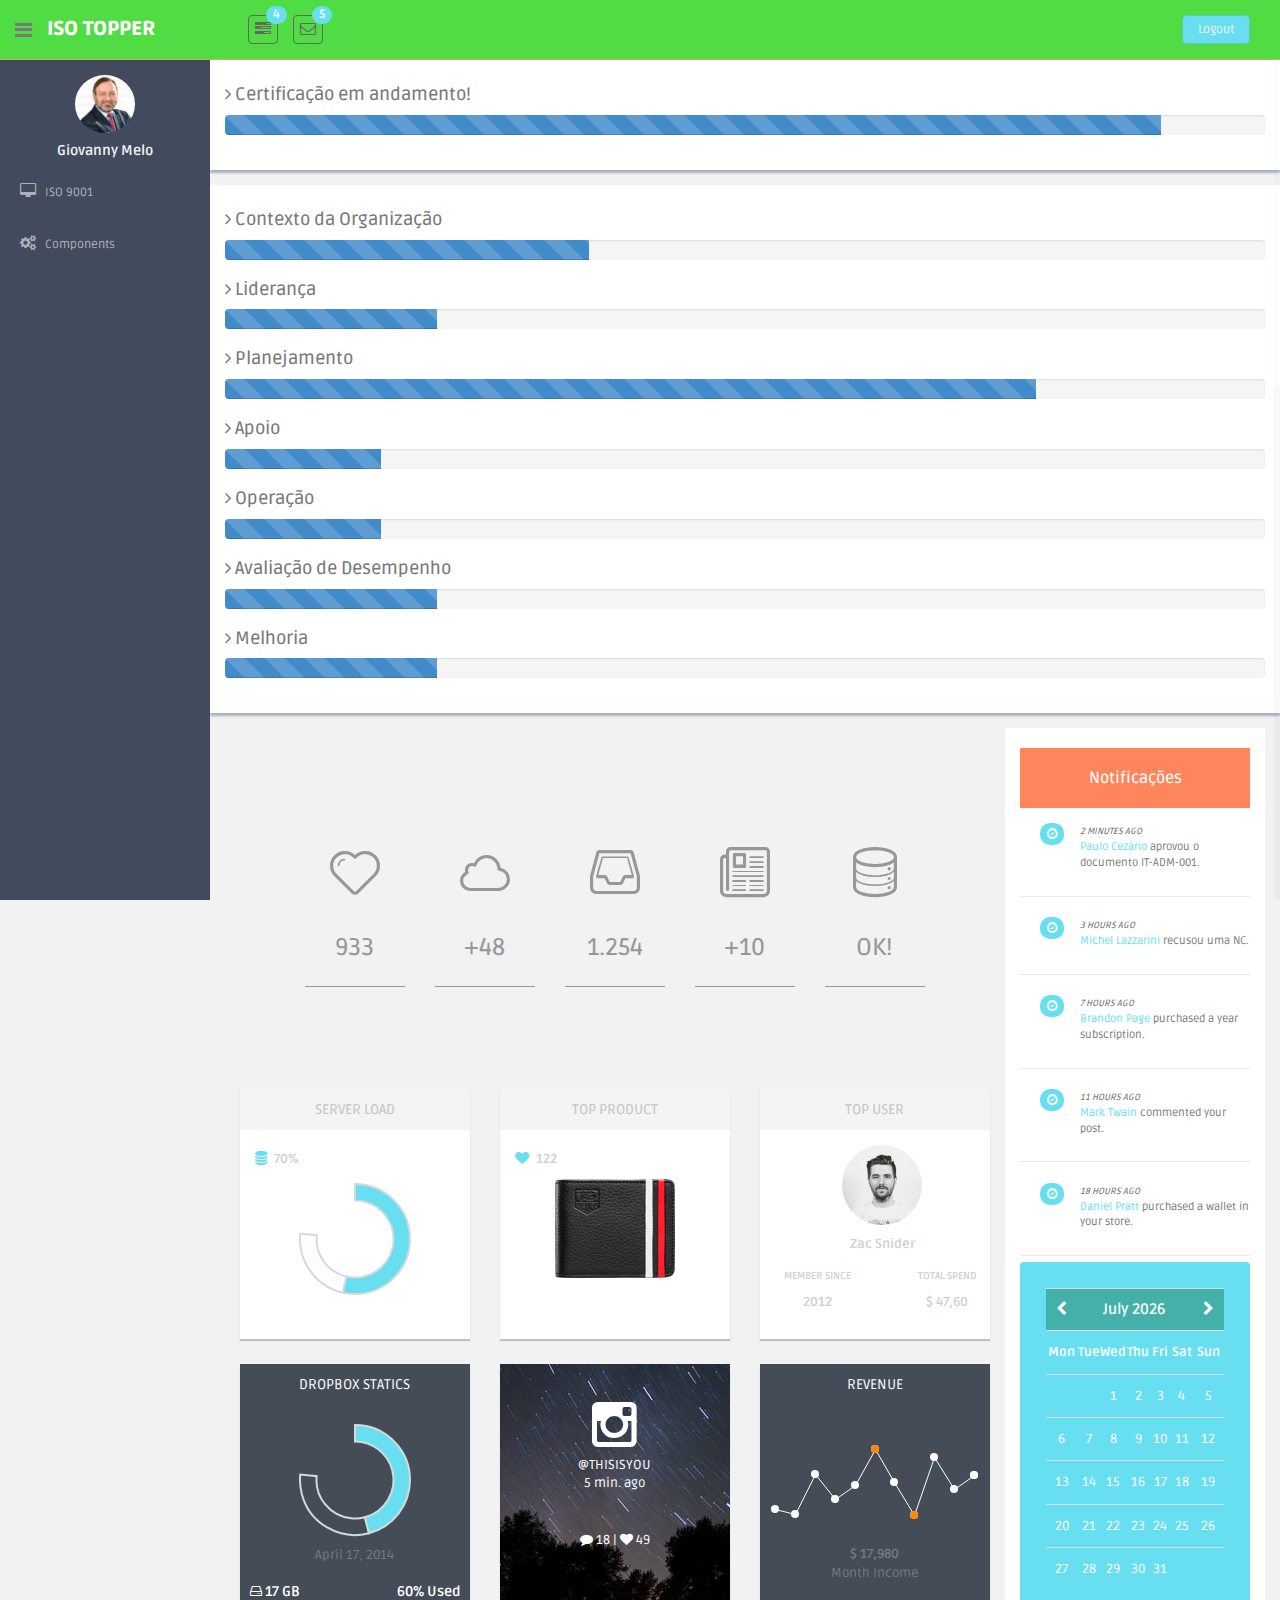
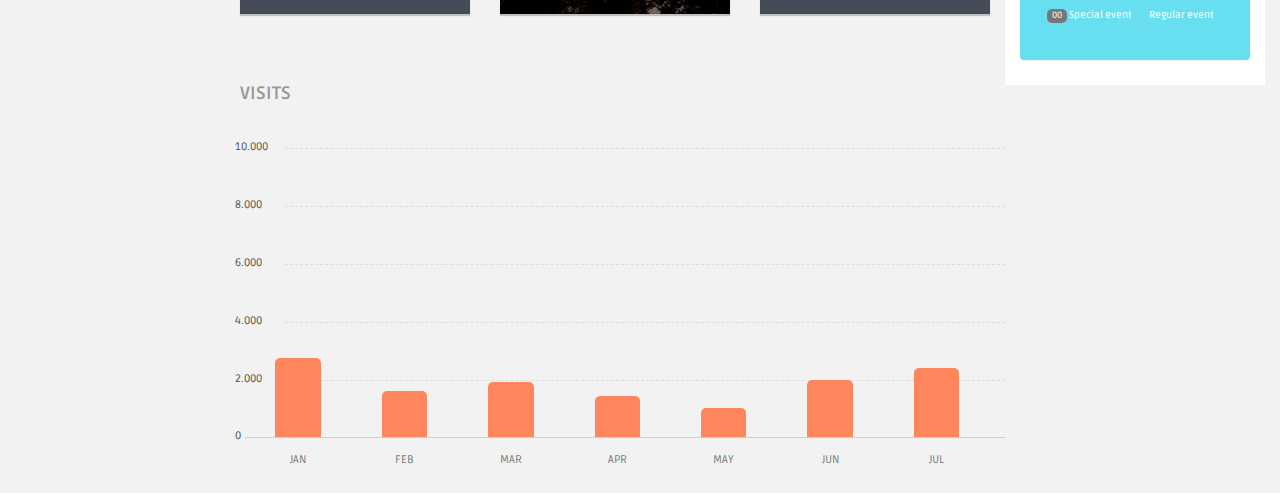
==== commit 8bebe9f2: "1.1" ====
--- a/dashboard_isotopper/index.html
+++ b/dashboard_isotopper/index.html
@@ -220,6 +220,17 @@
                           <li><a  href="general.html">General</a></li>
                           <li><a  href="buttons.html">Buttons</a></li>
                           <li><a  href="panels.html">Panels</a></li>
+                          <li><a  href="#">1 Escopo</a></li>
+                          <li><a  href="#">2 Referência Normativa</a></li>
+                          <li><a  href="#">3 Termos e definições</a></li>
+                          <li><a  href="#">4 Contexto da organização</a></li>
+                          <li><a  href="#">5 Liderança</a></li>
+                          <li><a  href="#">6 Planejamento</a></li>
+                          <li><a  href="#">7 Apoio</a></li>
+                          <li><a  href="#">8 Operação</a></li>
+                          <li><a  href="#">9 Avaliação de desempenho</a></li>
+                          <li><a  href="#">10 Melhoria</a></li>
+                      
                       </ul>
                   </li>
 
@@ -288,7 +299,62 @@
       <section id="main-content">
           <section class="wrapper">
 
+
               <div class="row">
+                <!-- ANIMATED PROGRESS BARS -->
+                <div class="showback">
+                  <h4><i class="fa fa-angle-right"></i> Certificação em andamento!</h4>
+                    <div class="progress progress-striped active">
+                      <div class="progress-bar"  role="progressbar" aria-valuenow="90" aria-valuemin="0" aria-valuemax="100" style="width: 90%">
+                      <span class="sr-only">90% Complete</span>
+                      </div>
+                   </div>
+                </div>
+              </div>
+              <div class="row">
+                <!-- ANIMATED PROGRESS BARS -->
+                <div class="showback">
+                  <h4><i class="fa fa-angle-right"></i> Contexto da Organização</h4>
+                    <div class="progress progress-striped active">
+                      <div class="progress-bar"  role="progressbar" aria-valuenow="90" aria-valuemin="0" aria-valuemax="100" style="width: 35%">
+                      <span class="sr-only">90% Complete</span>
+                      </div>
+                   </div>
+
+                   <h4><i class="fa fa-angle-right"></i> Liderança</h4>
+                    <div class="progress progress-striped active">
+                      <div class="progress-bar"  role="progressbar" aria-valuenow="90" aria-valuemin="0" aria-valuemax="100" style="width: 20.4%">
+                      <span class="sr-only">90% Complete</span>
+                      </div></div>
+                      <h4><i class="fa fa-angle-right"></i> Planejamento</h4>
+                    <div class="progress progress-striped active">
+                      <div class="progress-bar"  role="progressbar" aria-valuenow="90" aria-valuemin="0" aria-valuemax="100" style="width: 78%">
+                      <span class="sr-only">90% Complete</span>
+                      </div></div>
+                      <h4><i class="fa fa-angle-right"></i> Apoio</h4>
+                    <div class="progress progress-striped active">
+                      <div class="progress-bar"  role="progressbar" aria-valuenow="90" aria-valuemin="0" aria-valuemax="100" style="width: 15%">
+                      <span class="sr-only">90% Complete</span>
+                      </div></div>
+                      <h4><i class="fa fa-angle-right"></i> Operação</h4>
+                    <div class="progress progress-striped active">
+                      <div class="progress-bar"  role="progressbar" aria-valuenow="90" aria-valuemin="0" aria-valuemax="100" style="width: 15%">
+                      <span class="sr-only">90% Complete</span>
+                      </div></div>
+                      <h4><i class="fa fa-angle-right"></i> Avaliação de Desempenho</h4>
+                    <div class="progress progress-striped danger">
+                      <div class="progress-bar"  role="progressbar" aria-valuenow="90" aria-valuemin="0" aria-valuemax="100" style="width: 20.4%">
+                      <span class="sr-only">90% Complete</span>
+                      </div></div>
+                      <h4><i class="fa fa-angle-right"></i> Melhoria</h4>
+                    <div class="progress progress-striped active">
+                      <div class="progress-bar"  role="progressbar" aria-valuenow="90" aria-valuemin="0" aria-valuemax="100" style="width: 20.4%">
+                      <span class="sr-only">90% Complete</span>
+                      </div></div>
+
+                </div>
+              </div>
+
                   <div class="col-lg-9 main-chart">
                   
                   	<div class="row mtbox">
@@ -309,9 +375,9 @@
                   		<div class="col-md-2 col-sm-2 box0">
                   			<div class="box1">
 					  			<span class="li_stack"></span>
-					  			<h3>23</h3>
+					  			<h3>1.254</h3>
                   			</div>
-					  			<p>You have 23 unread messages in your inbox.</p>
+					  			<p>Você tem 1.254 documentos cadastrados.</p>
                   		</div>
                   		<div class="col-md-2 col-sm-2 box0">
                   			<div class="box1">
@@ -518,7 +584,7 @@
                   
                   <div class="col-lg-3 ds">
                     <!--COMPLETED ACTIONS DONUTS CHART-->
-						<h3>NOTIFICATIONS</h3>
+						<h3>Notificações</h3>
                                         
                       <!-- First Action -->
                       <div class="desc">
@@ -527,7 +593,7 @@
                       	</div>
                       	<div class="details">
                       		<p><muted>2 Minutes Ago</muted><br/>
-                      		   <a href="#">James Brown</a> subscribed to your newsletter.<br/>
+                      		   <a href="#">Paulo Cezário</a> aprovou o documento IT-ADM-001.<br/>
                       		</p>
                       	</div>
                       </div>
@@ -538,7 +604,7 @@
                       	</div>
                       	<div class="details">
                       		<p><muted>3 Hours Ago</muted><br/>
-                      		   <a href="#">Diana Kennedy</a> purchased a year subscription.<br/>
+                      		   <a href="#">Michel Lazzarini</a> recusou uma NC.<br/>
                       		</p>
                       	</div>
                       </div>
@@ -577,9 +643,9 @@
                       </div>
 
                        <!-- USERS ONLINE SECTION -->
-						<h3>TEAM MEMBERS</h3>
+					<!-- 	<h3>TEAM MEMBERS</h3> -->
                       <!-- First Member -->
-                      <div class="desc">
+                      <!-- <div class="desc">
                       	<div class="thumb">
                       		<img class="img-circle" src="assets/img/ui-divya.jpg" width="35px" height="35px" align="">
                       	</div>
@@ -589,7 +655,7 @@
                       		</p>
                       	</div>
                       </div>
-                      <!-- Second Member -->
+                      <!-- Second Member 
                       <div class="desc">
                       	<div class="thumb">
                       		<img class="img-circle" src="assets/img/ui-sherman.jpg" width="35px" height="35px" align="">
@@ -600,7 +666,7 @@
                       		</p>
                       	</div>
                       </div>
-                      <!-- Third Member -->
+                      <!-- Third Member -
                       <div class="desc">
                       	<div class="thumb">
                       		<img class="img-circle" src="assets/img/ui-danro.jpg" width="35px" height="35px" align="">
@@ -611,7 +677,7 @@
                       		</p>
                       	</div>
                       </div>
-                      <!-- Fourth Member -->
+                      <!-- Fourth Member -
                       <div class="desc">
                       	<div class="thumb">
                       		<img class="img-circle" src="assets/img/ui-zac.jpg" width="35px" height="35px" align="">
@@ -622,7 +688,7 @@
                       		</p>
                       	</div>
                       </div>
-                      <!-- Fifth Member -->
+                      <!-- Fifth Member -
                       <div class="desc">
                       	<div class="thumb">
                       		<img class="img-circle" src="assets/img/ui-sam.jpg" width="35px" height="35px" align="">
@@ -632,7 +698,7 @@
                       		   <muted>Available</muted>
                       		</p>
                       	</div>
-                      </div>
+                      </div></div> -->
 
                         <!-- CALENDAR-->
                         <div id="calendar" class="mb">
@@ -655,14 +721,14 @@
 
       <!--main content end-->
       <!--footer start-->
-      <footer class="site-footer">
+      <!-- <footer class="site-footer">
           <div class="text-center">
               2014 - Alvarez.is
               <a href="index.html#" class="go-top">
                   <i class="fa fa-angle-up"></i>
               </a>
           </div>
-      </footer>
+      </footer> -->
       <!--footer end-->
   </section>
 
@@ -686,22 +752,22 @@
     <script src="assets/js/sparkline-chart.js"></script>    
 	<script src="assets/js/zabuto_calendar.js"></script>	
 	
-	<script type="text/javascript">
-        $(document).ready(function () {
-        var unique_id = $.gritter.add({
-            // (string | mandatory) the heading of the notification
-            title: 'Bem-vindo ao Iso Topper!',
-            // (string | mandatory) the text inside the notification
-            text: 'Com este sistema você estará à um passo mais próximo de alcançar a sua certificação ISO 9001:2015! <a href="http://blacktie.co" target="_blank" style="color:#ffd777">isotopper.com</a>.',
-            // (string | optional) the image to display on the left
-            image: 'assets/img/ui-sam.jpg',
-            // (bool | optional) if you want it to fade out on its own or just sit there
-            sticky: true,
-            // (int | optional) the time you want it to be alive for before fading out
-            time: '',
-            // (string | optional) the class name you want to apply to that specific message
-            class_name: 'my-sticky-class'
-        });
+	<script type="text/javascript"> //REATIVAR A NOTIFICAÇÃO DEPOIS
+        // $(document).ready(function () {
+        // var unique_id = $.gritter.add({
+        //     // (string | mandatory) the heading of the notification
+        //     title: 'Bem-vindo ao Iso Topper!',
+        //     // (string | mandatory) the text inside the notification
+        //     text: 'Com este sistema você estará à um passo mais próximo de alcançar a sua certificação ISO 9001:2015! <a href="http://blacktie.co" target="_blank" style="color:#ffd777">isotopper.com</a>.',
+        //     // (string | optional) the image to display on the left
+        //     image: 'assets/img/ui-sam.jpg',
+        //     // (bool | optional) if you want it to fade out on its own or just sit there
+        //     sticky: true,
+        //     // (int | optional) the time you want it to be alive for before fading out
+        //     time: '',
+        //     // (string | optional) the class name you want to apply to that specific message
+        //     class_name: 'my-sticky-class'
+        // });
 
         return false;
         });
